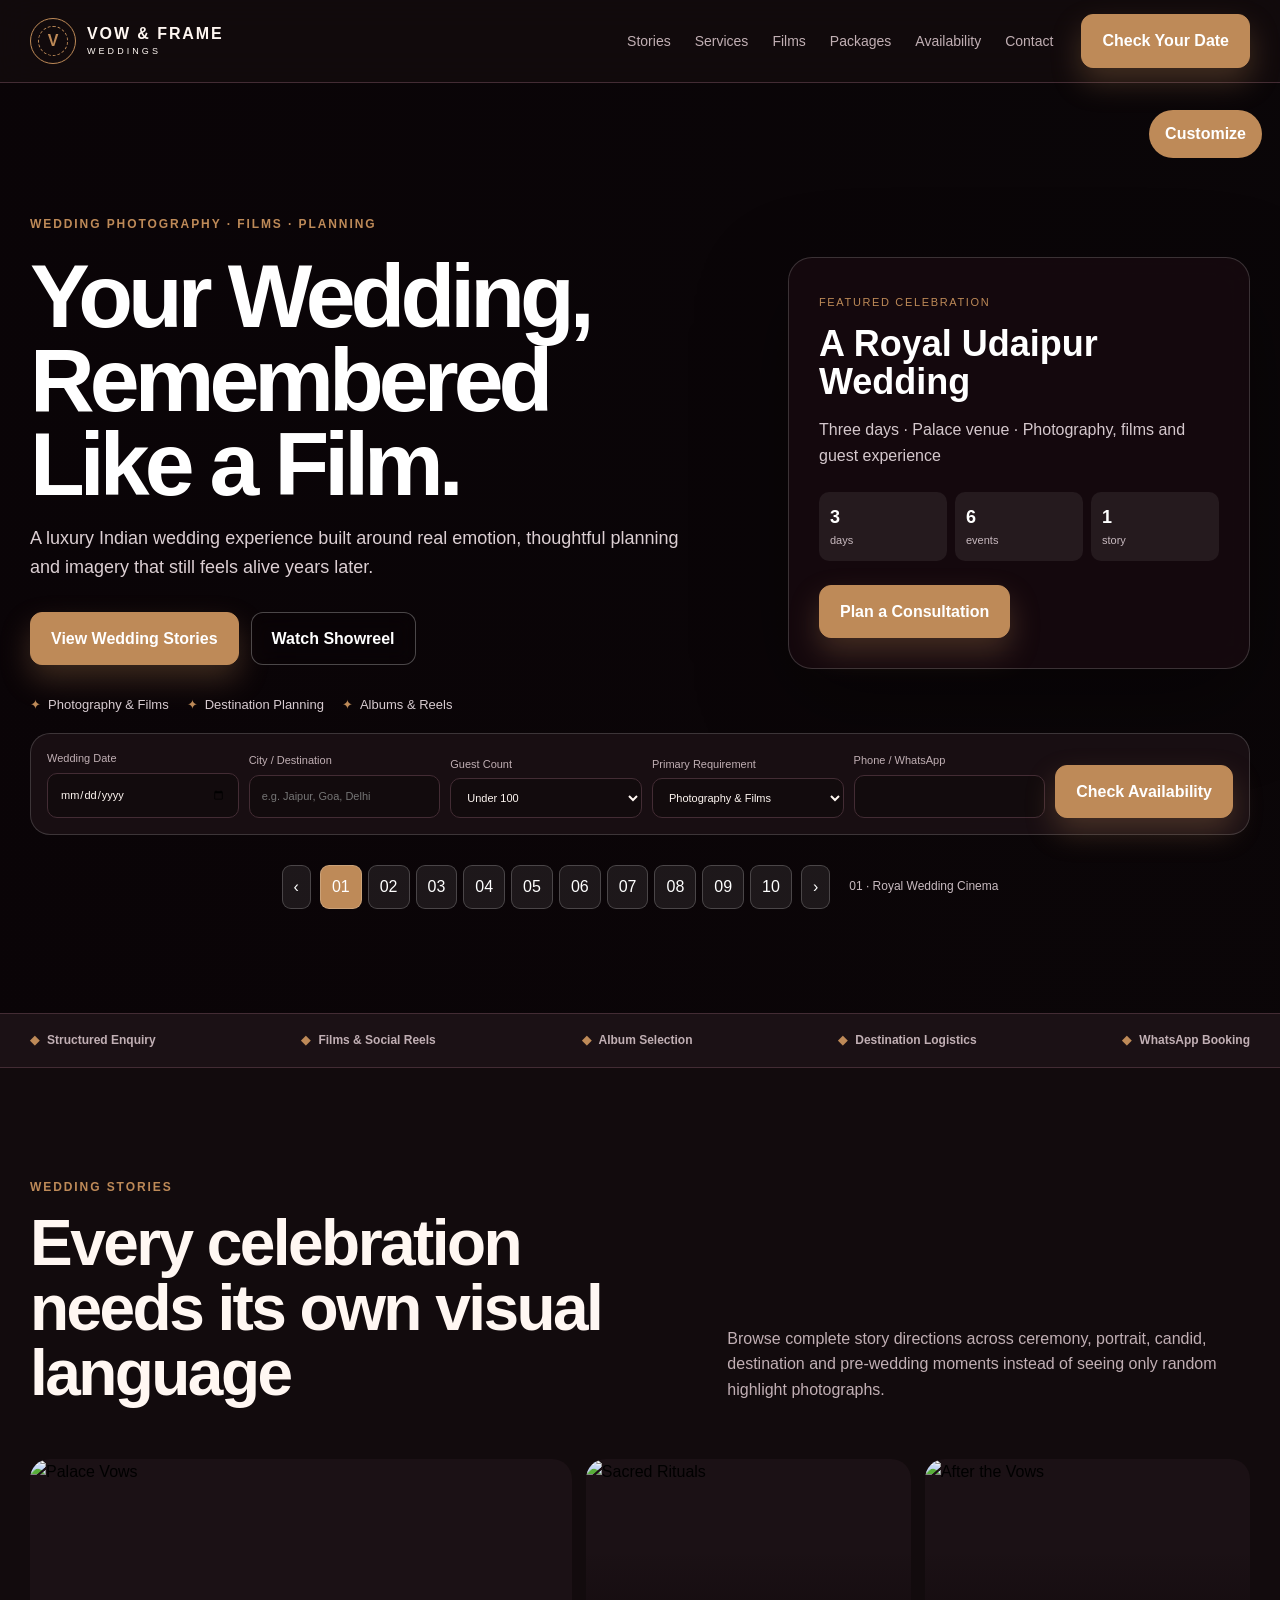
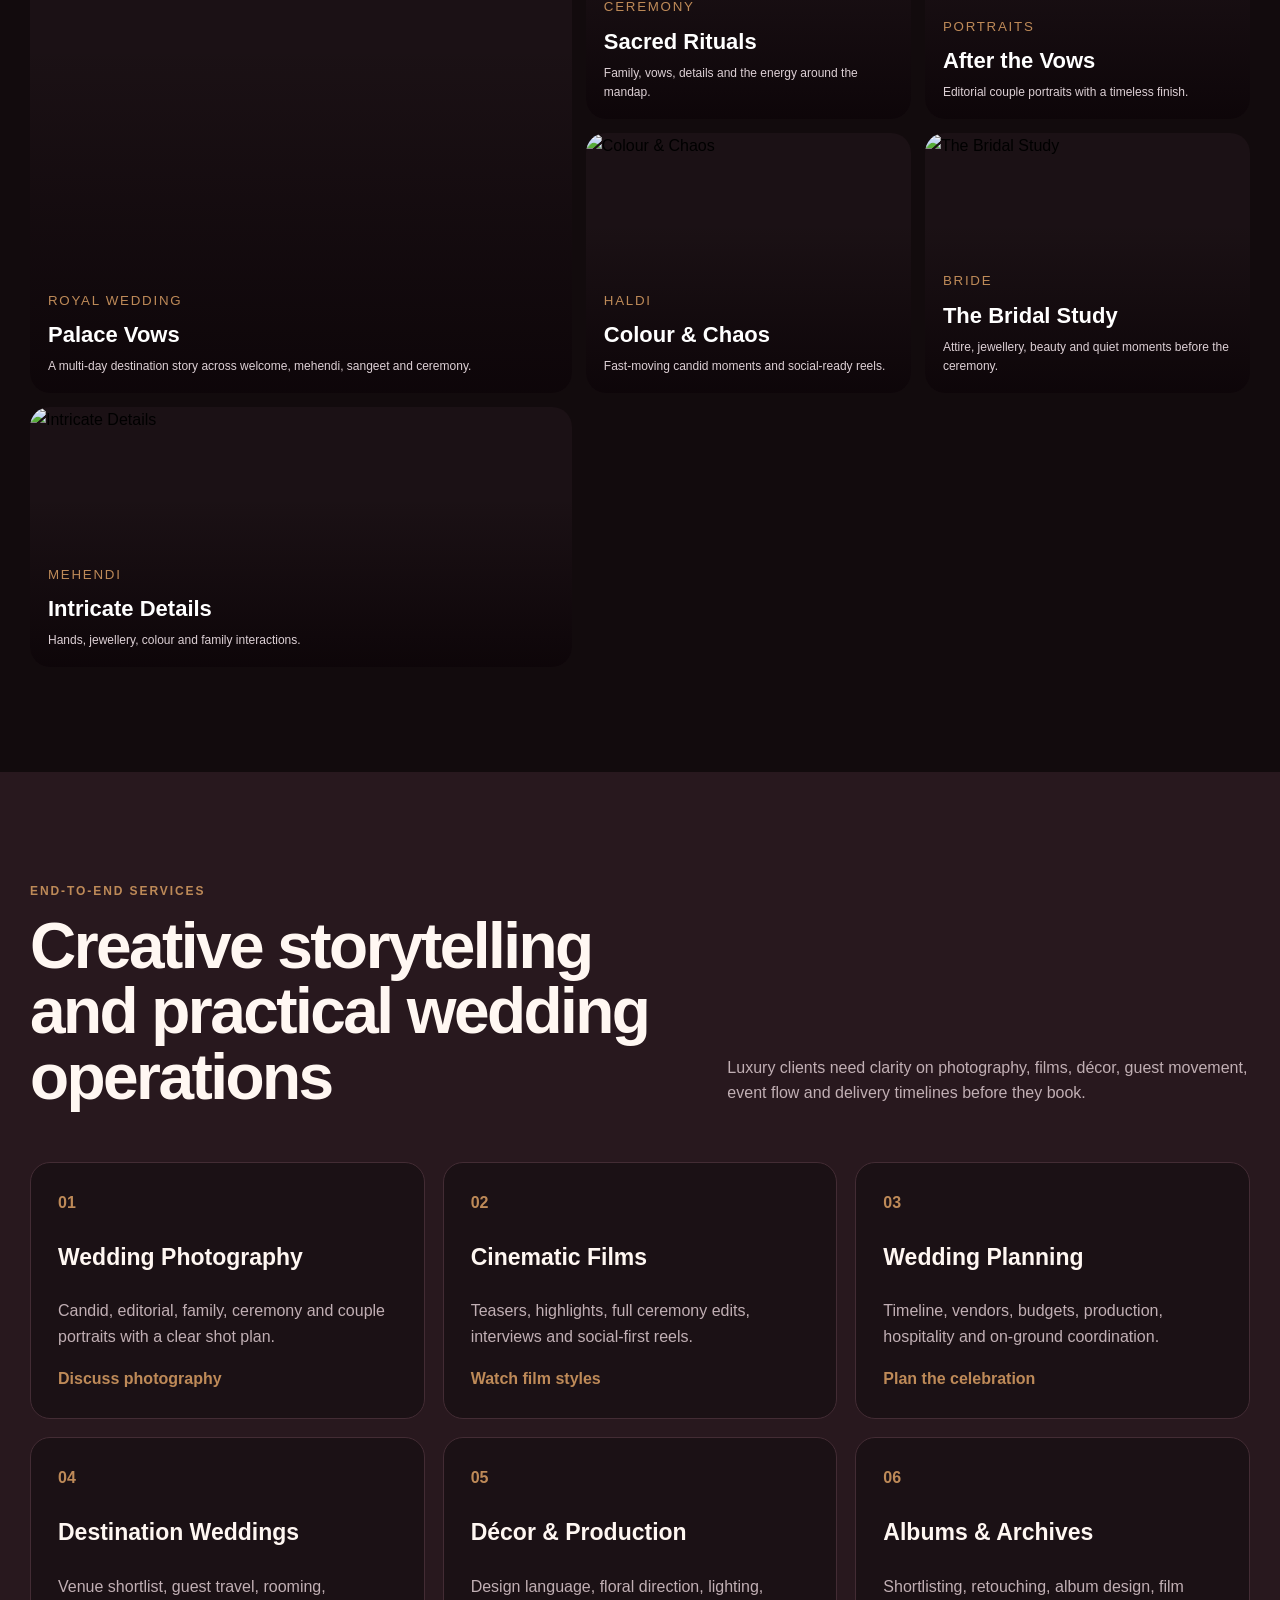
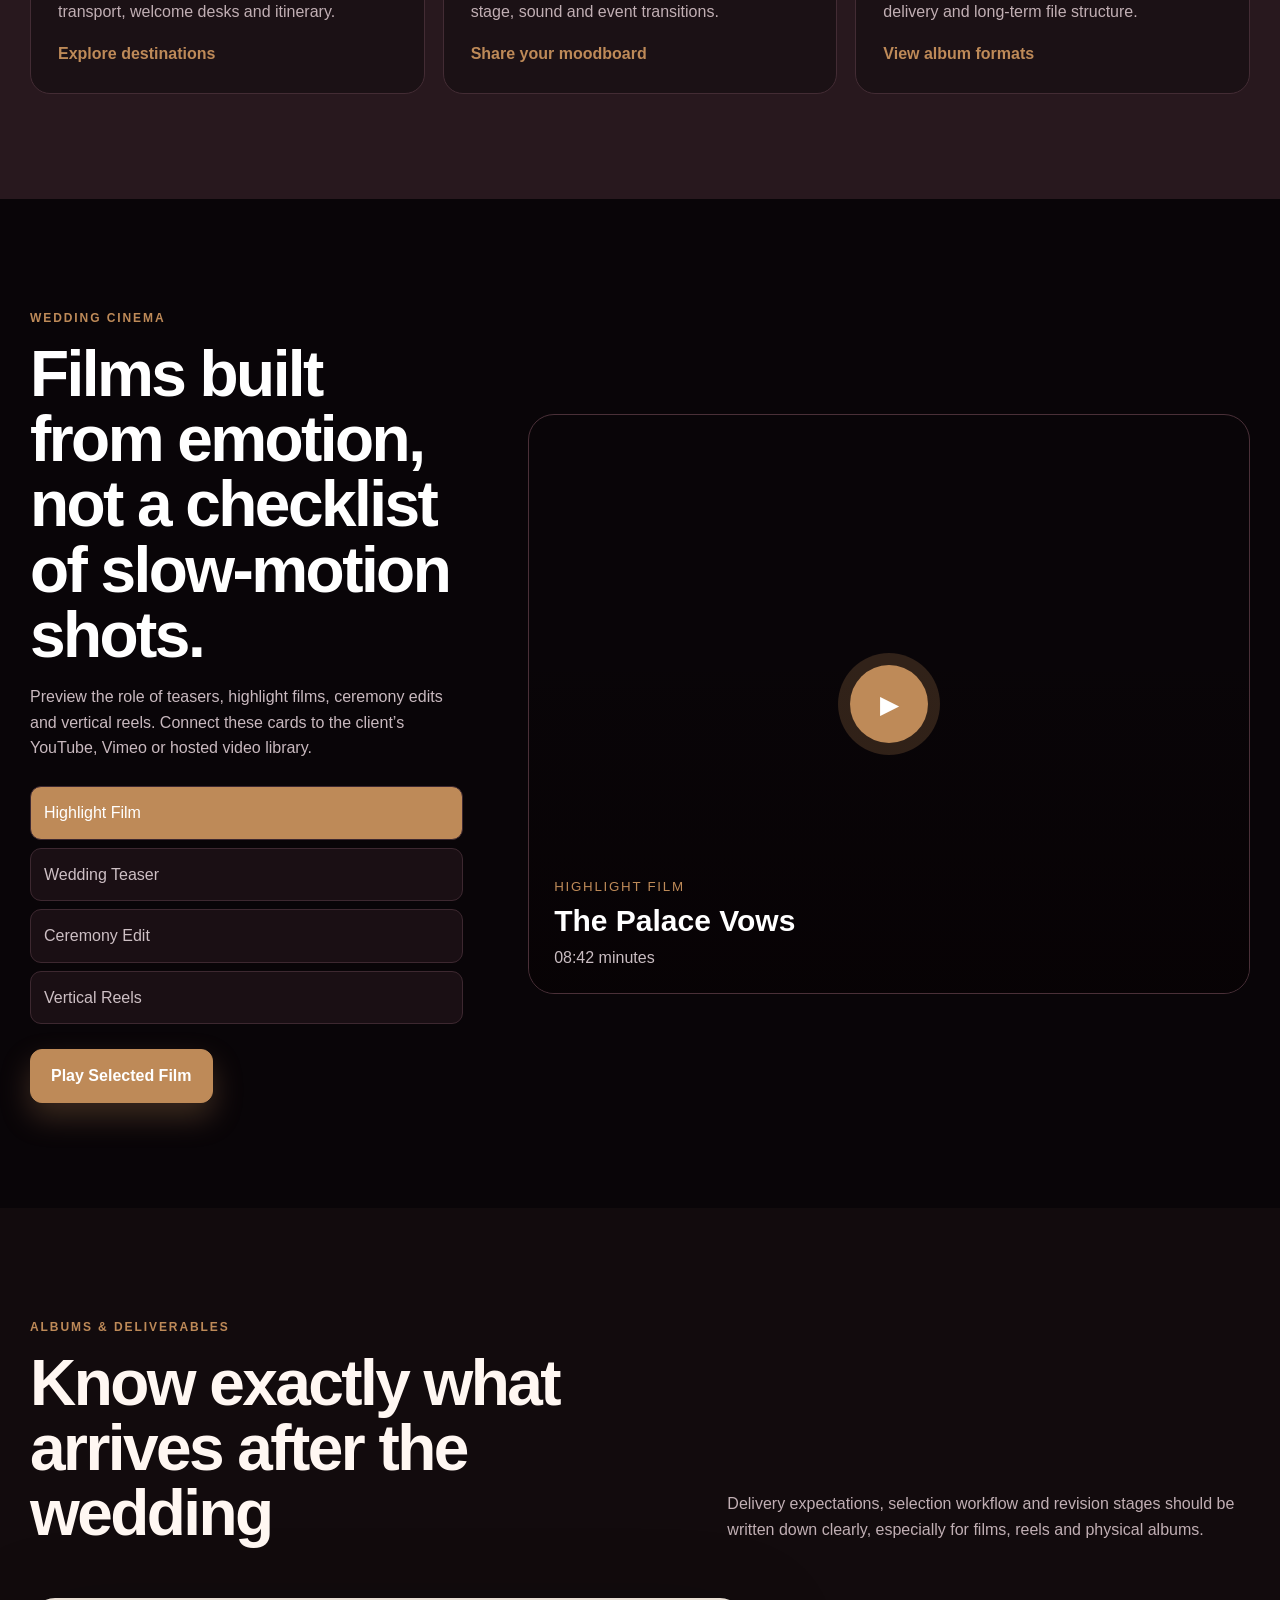
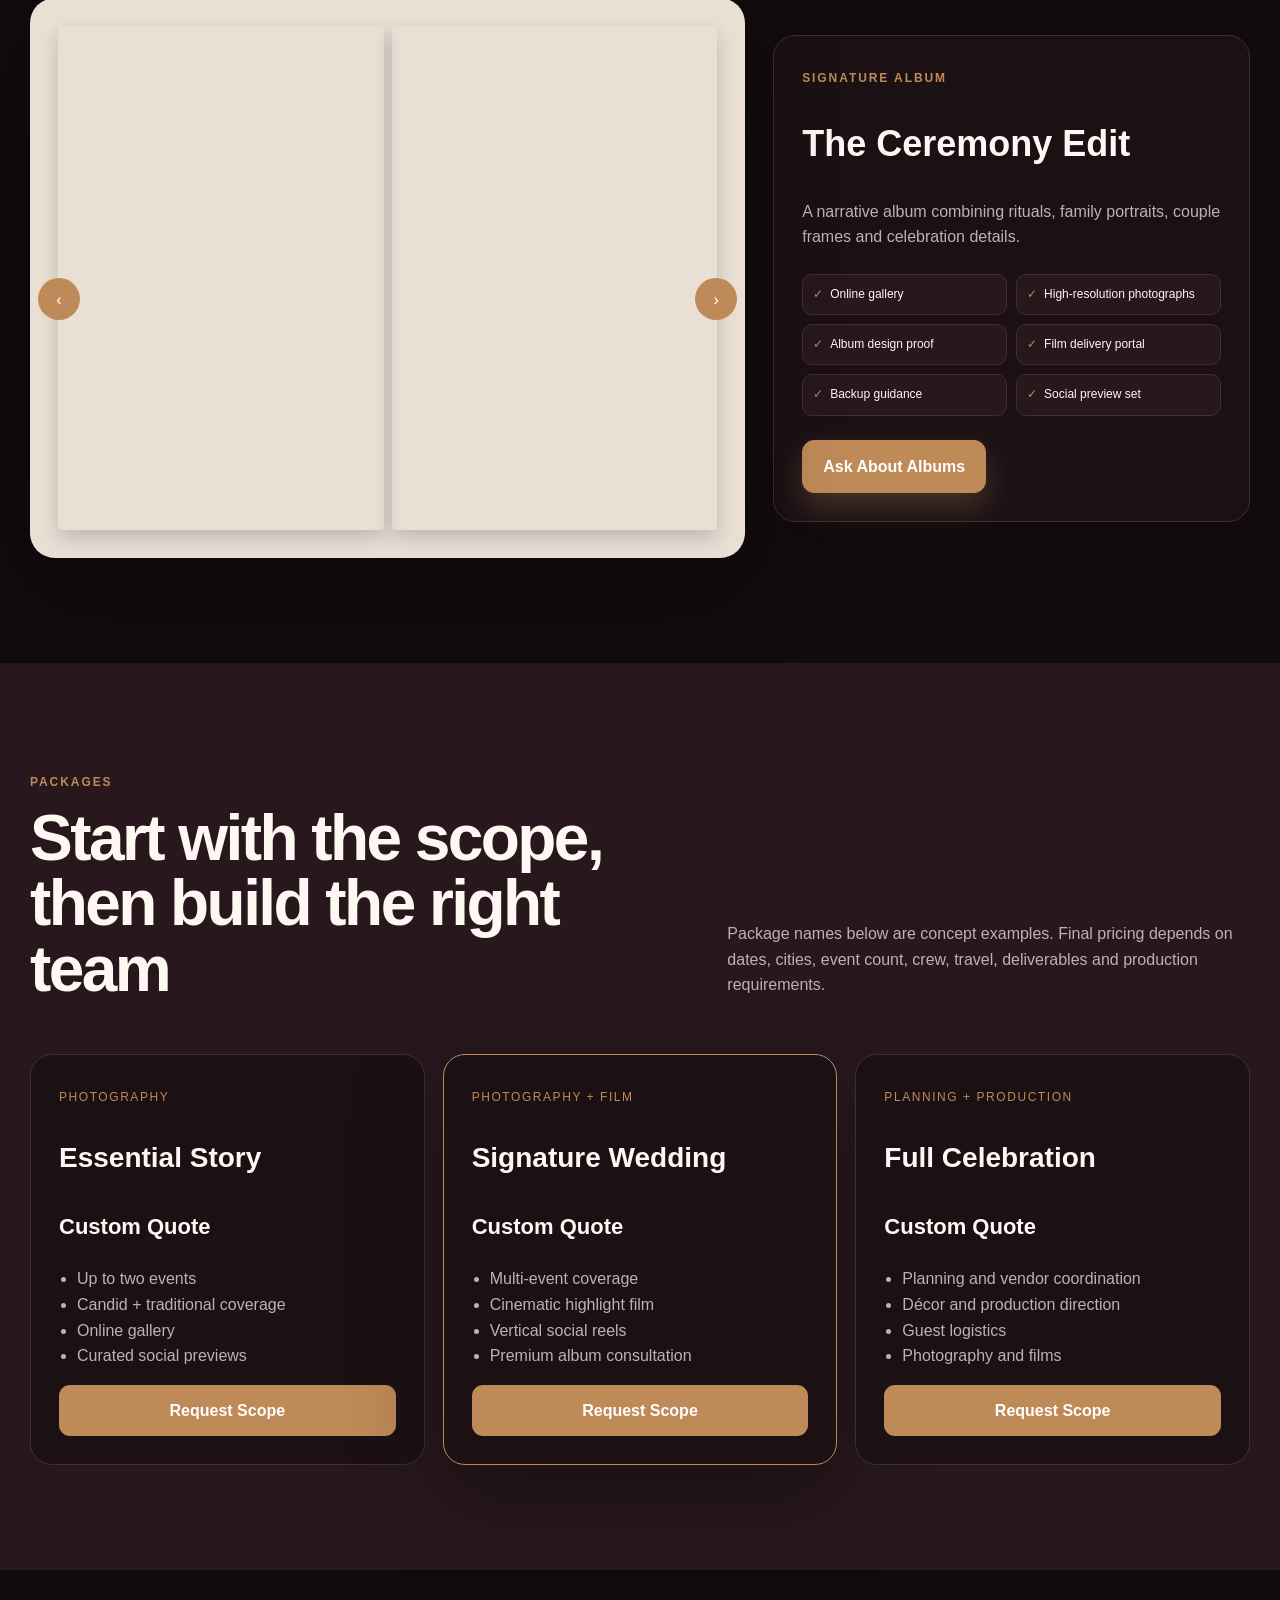
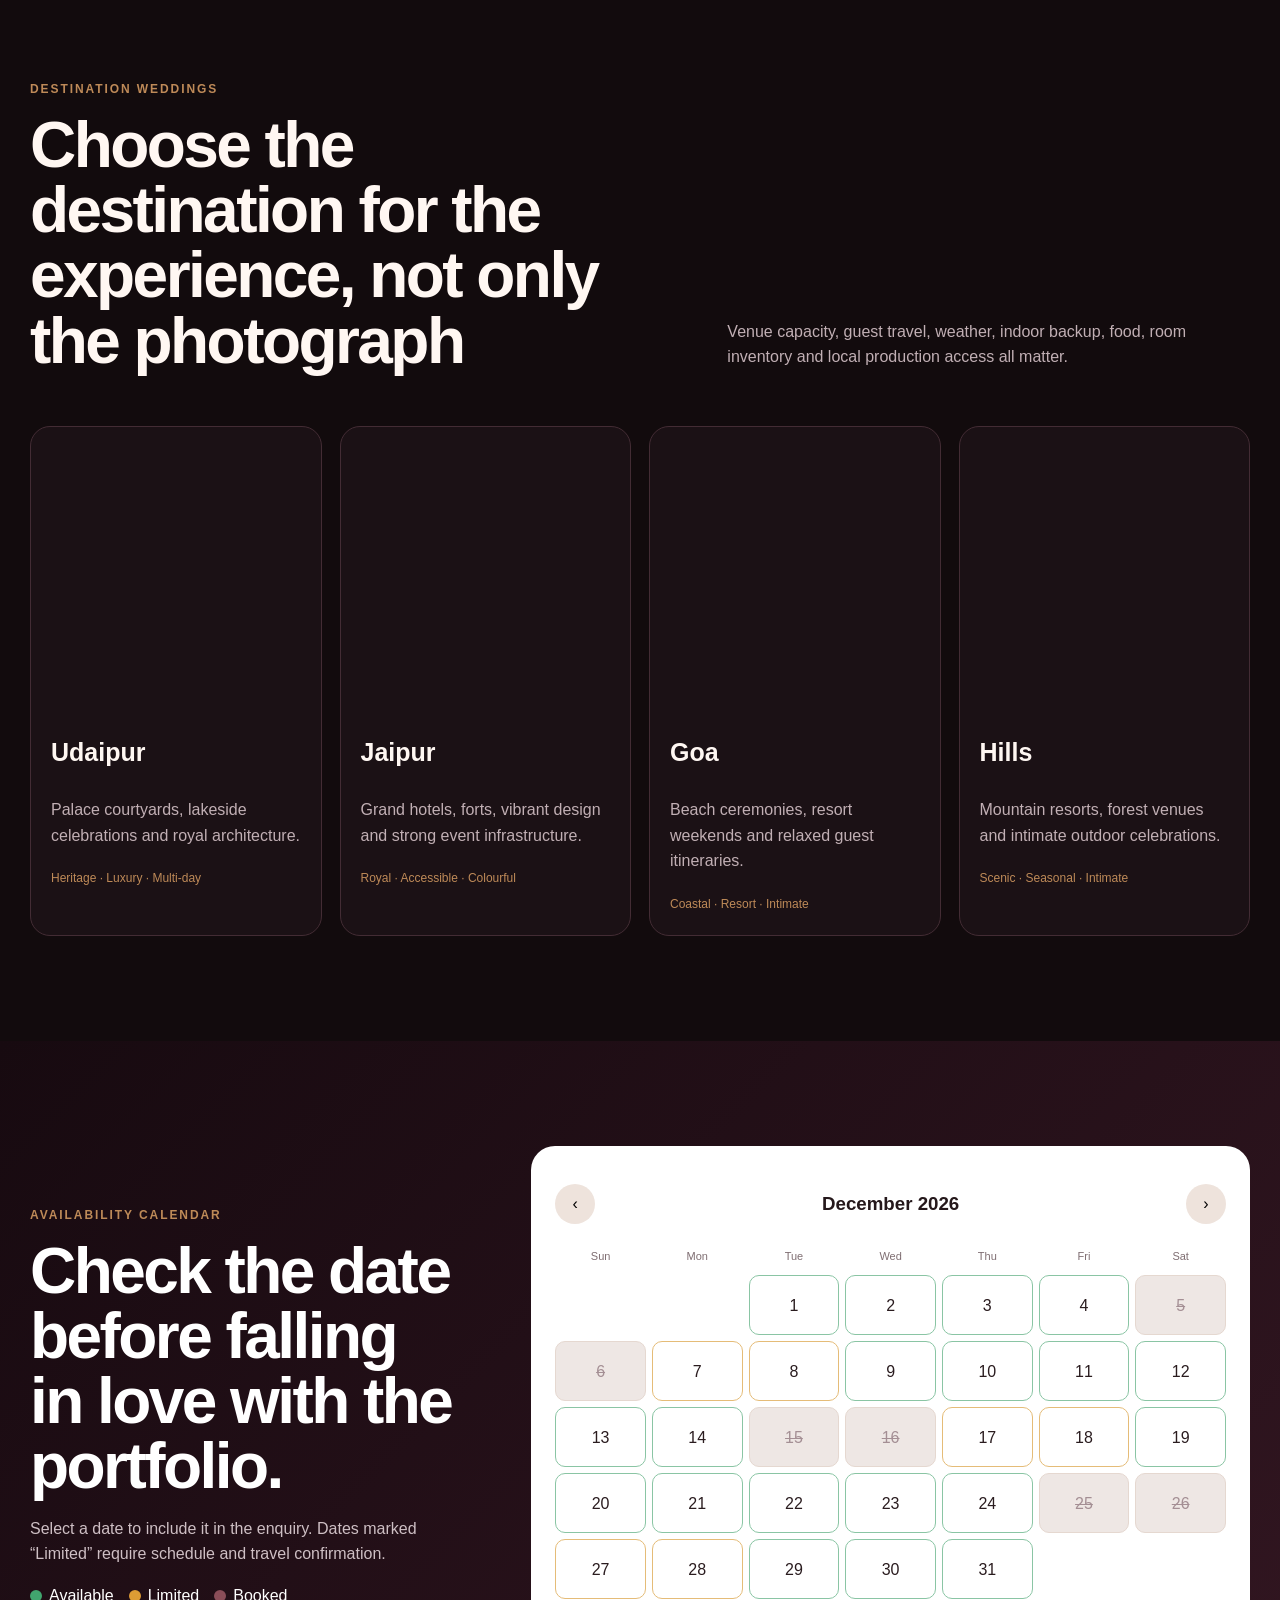
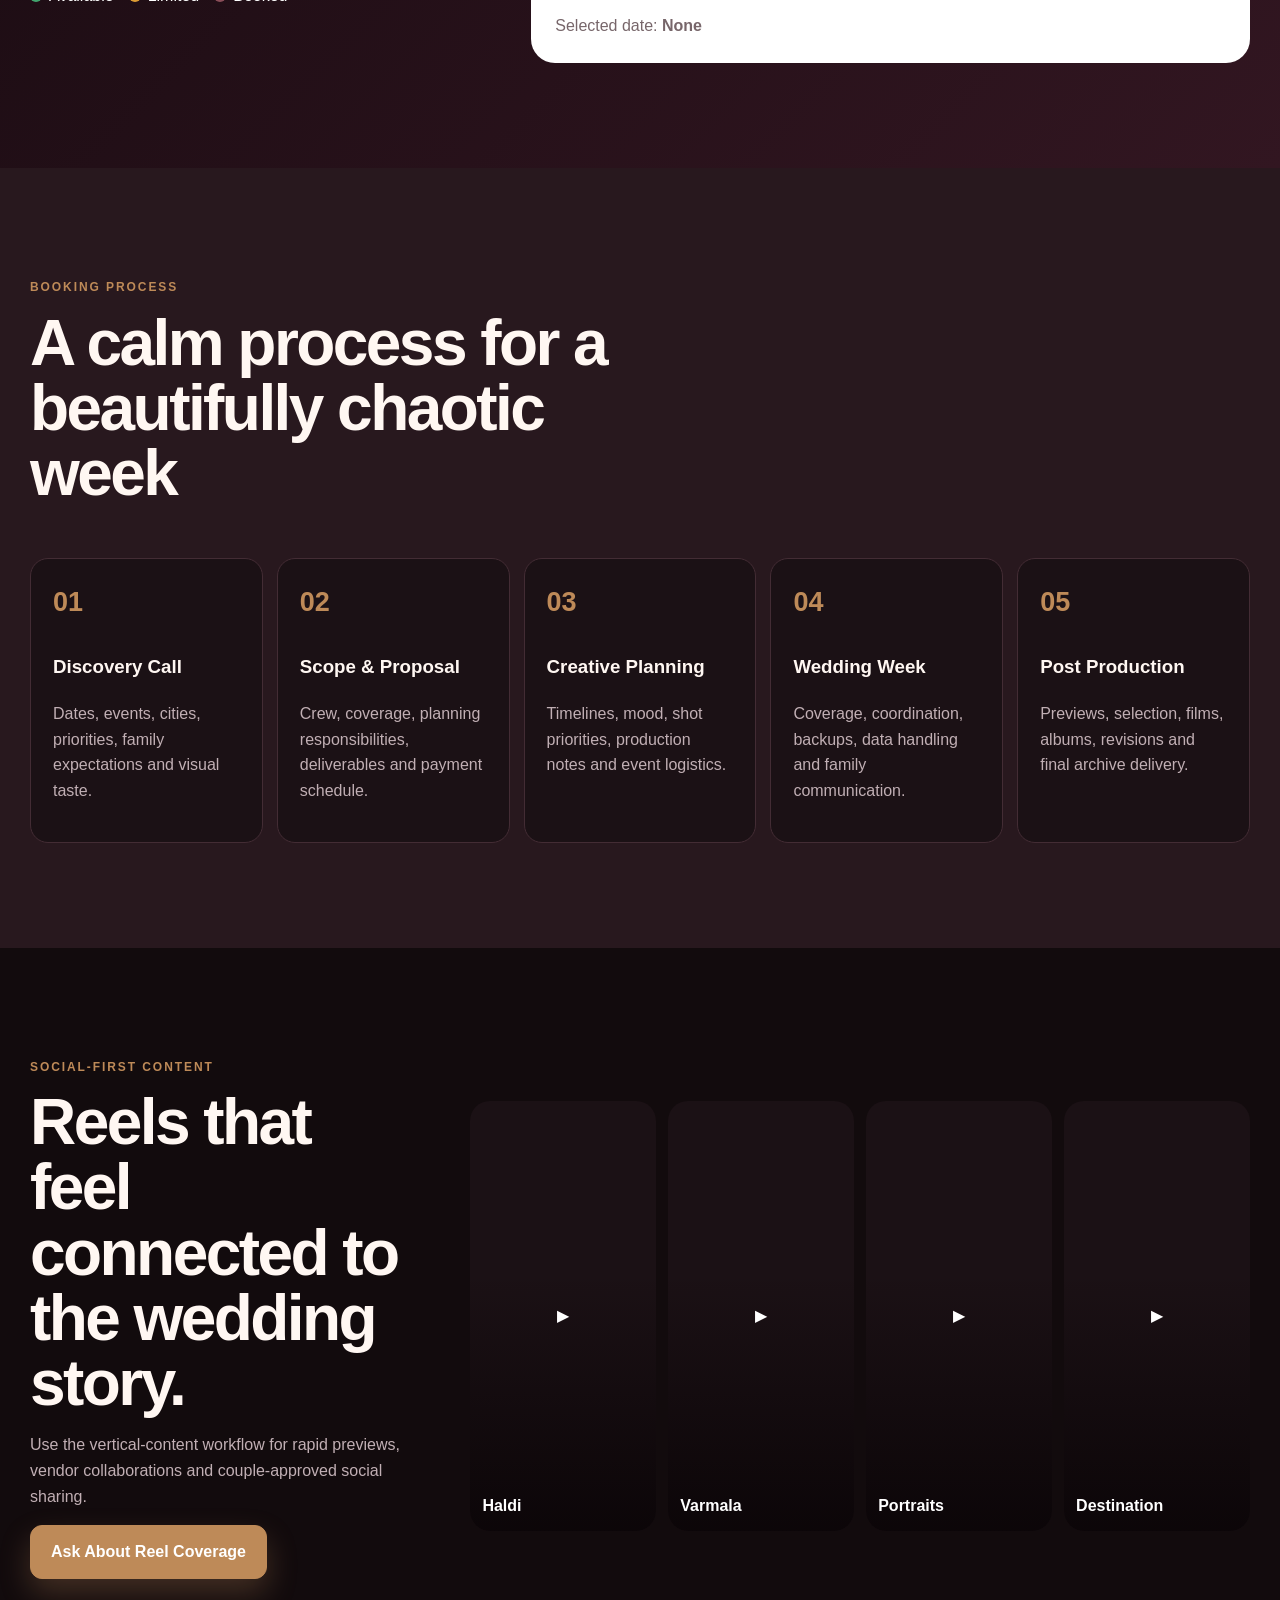
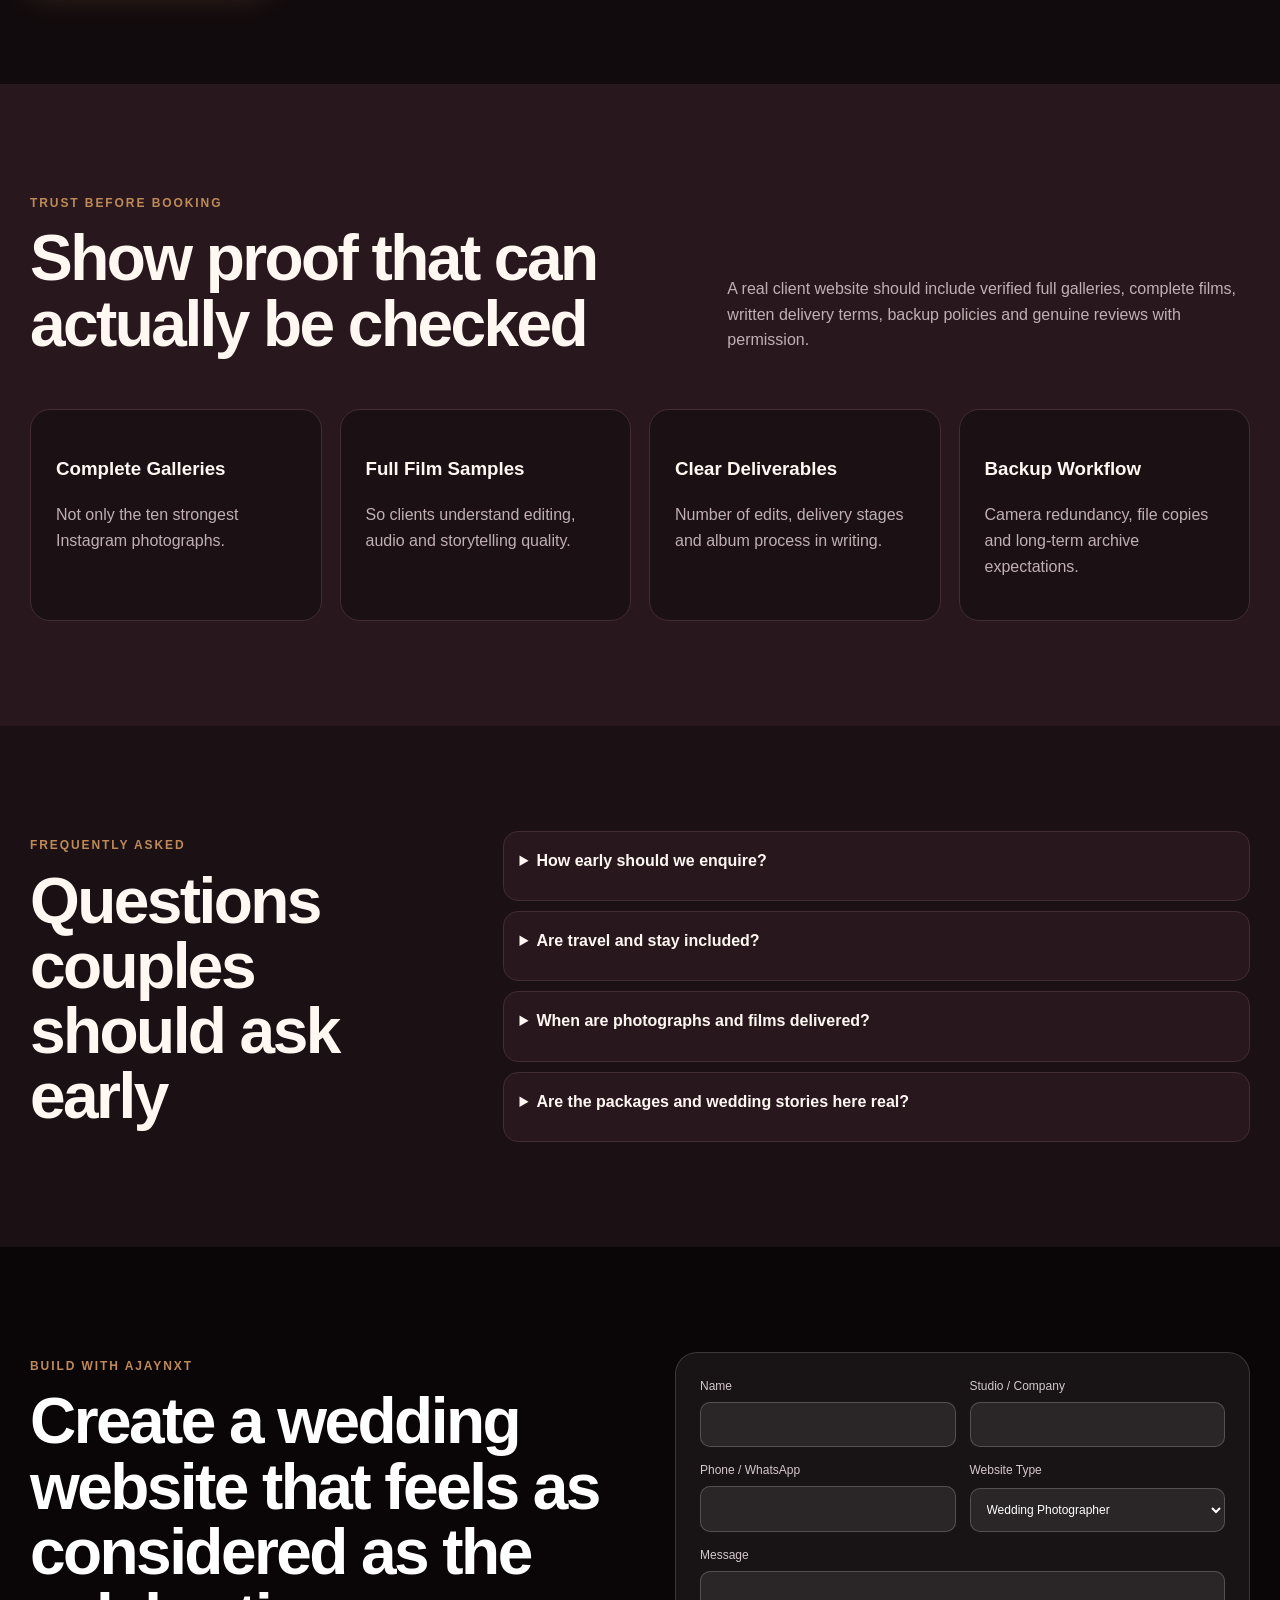
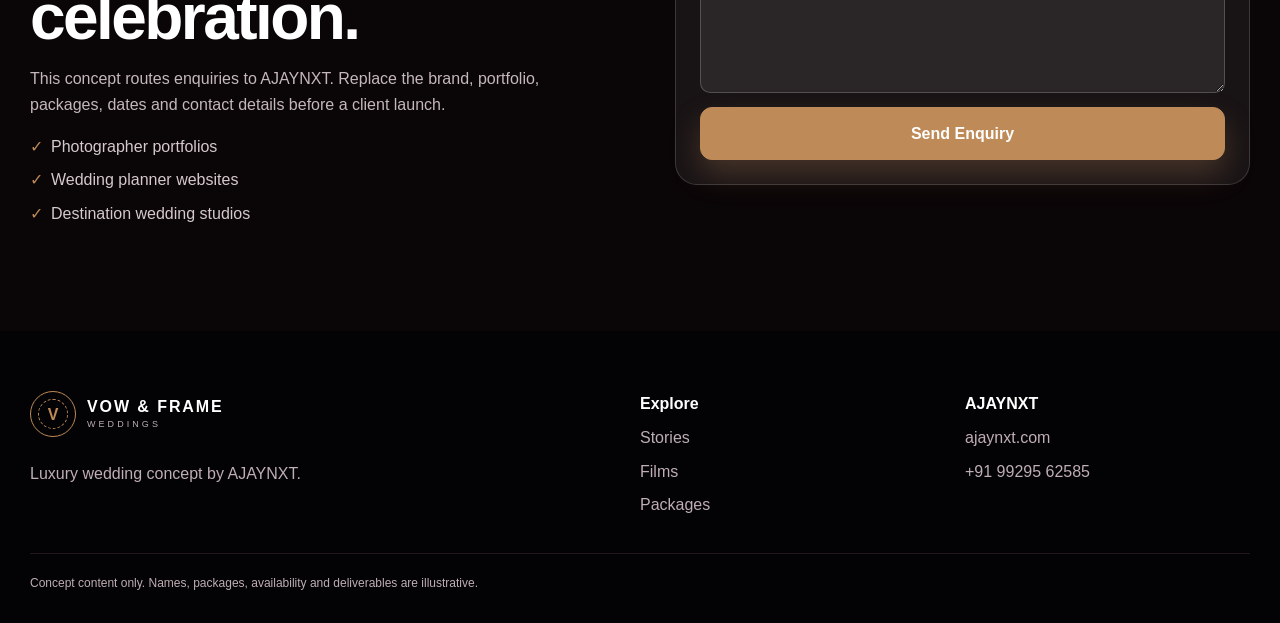
==== index.html @ d315f166 "Add files via upload" ====
<!doctype html>
<html lang="en" data-theme="dark">
<head>
  <meta charset="utf-8">
  <meta name="viewport" content="width=device-width,initial-scale=1">
  <meta name="description" content="Luxury Indian wedding planner and photographer concept website with ten switchable hero styles.">
  <meta name="theme-color" content="#120b0d">
  <title>VOW & FRAME | AJAYNXT Wedding Showcase</title>
  <link rel="stylesheet" href="styles.css">
</head>
<body>
<a class="skip-link" href="#main">Skip to content</a>

<header class="header">
  <div class="shell nav">
    <a class="brand" href="#home" aria-label="Vow and Frame home">
      <span class="brand-mark"><i></i><b>V</b></span>
      <span><strong>VOW & FRAME</strong><small>WEDDINGS</small></span>
    </a>
    <button class="menu-toggle" id="menuToggle" aria-expanded="false">Menu</button>
    <nav id="navLinks">
      <a href="#stories">Stories</a>
      <a href="#services">Services</a>
      <a href="#films">Films</a>
      <a href="#packages">Packages</a>
      <a href="#availability">Availability</a>
      <a href="#contact">Contact</a>
    </nav>
    <a class="button primary nav-cta" href="#contact">Check Your Date</a>
  </div>
</header>

<aside class="customizer" aria-label="Design controls">
  <button class="customizer-toggle" id="customizerToggle">Customize</button>
  <div class="customizer-panel" id="customizerPanel">
    <section>
      <h3>Hero Styles</h3>
      <div class="style-list" id="styleList"></div>
    </section>
    <section>
      <h3>Color Library</h3>
      <input id="colorSearch" type="search" placeholder="Search color or enter #HEX">
      <div class="color-list" id="colorList"></div>
      <div class="control-grid">
        <input id="colorPicker" type="color" value="#be8a58" aria-label="Choose accent color">
        <button id="lockColor">Lock Color</button>
      </div>
    </section>
    <section>
      <h3>Text Library</h3>
      <div class="text-list" id="textList"></div>
      <button class="wide-control" id="lockText">Lock Text</button>
    </section>
    <section>
      <h3>Font Library</h3>
      <input id="fontSearch" type="search" placeholder="Search font">
      <select id="fontSelect">
        <option value="Inter, Arial, sans-serif">Inter</option>
        <option value="Manrope, Arial, sans-serif">Manrope</option>
        <option value="Georgia, serif">Georgia</option>
        <option value="'Times New Roman', serif">Times New Roman</option>
        <option value="'Trebuchet MS', Arial, sans-serif">Trebuchet</option>
        <option value="Arial, sans-serif">Arial</option>
      </select>
      <button class="wide-control" id="lockFont">Lock Font</button>
    </section>
    <section class="control-grid">
      <button id="themeToggle">Light Mode</button>
      <button id="autoToggle">Pause Auto</button>
    </section>
  </div>
</aside>

<main id="main">
  <section class="hero hero-01" id="home">
    <div class="hero-photo" id="heroPhoto"></div>
    <div class="hero-shade"></div>

    <div class="hero-grid shell">
      <div class="hero-copy reveal">
        <span class="eyebrow" id="heroKicker">Wedding Photography · Films · Planning</span>
        <h1 id="heroTitle">Your Wedding, Remembered Like a Film.</h1>
        <p id="heroText">A luxury Indian wedding experience built around real emotion, thoughtful planning and imagery that still feels alive years later.</p>
        <div class="hero-actions">
          <a class="button primary" href="#stories">View Wedding Stories</a>
          <button class="button glass" id="watchShowreel">Watch Showreel</button>
        </div>
        <div class="hero-trust">
          <span>Photography & Films</span>
          <span>Destination Planning</span>
          <span>Albums & Reels</span>
        </div>
      </div>

      <aside class="hero-card reveal">
        <span class="mini-label" id="heroCardLabel">Featured Celebration</span>
        <h2 id="heroCardTitle">A Royal Udaipur Wedding</h2>
        <p id="heroCardText">Three days · Palace venue · Photography, films and guest experience</p>
        <div class="hero-card-facts">
          <span><b>3</b> days</span>
          <span><b>6</b> events</span>
          <span><b>1</b> story</span>
        </div>
        <a class="button primary" href="#contact">Plan a Consultation</a>
      </aside>
    </div>

    <form class="quick-enquiry shell reveal" id="quickEnquiry">
      <label>Wedding Date<input name="date" type="date" required></label>
      <label>City / Destination<input name="city" placeholder="e.g. Jaipur, Goa, Delhi" required></label>
      <label>Guest Count<select name="guests"><option>Under 100</option><option>100–250</option><option>250–500</option><option>500+</option></select></label>
      <label>Primary Requirement<select name="requirement"><option>Photography & Films</option><option>Full Wedding Planning</option><option>Destination Wedding</option><option>Décor & Production</option><option>Social Reels & Content</option></select></label>
      <label>Phone / WhatsApp<input name="phone" inputmode="tel" required></label>
      <button class="button primary" type="submit">Check Availability</button>
    </form>

    <div class="style-controller shell">
      <button id="previousStyle" aria-label="Previous hero style">‹</button>
      <div id="styleDots"></div>
      <button id="nextStyle" aria-label="Next hero style">›</button>
      <span id="styleName">01 · Royal Wedding Cinema</span>
    </div>
  </section>

  <section class="trust-strip">
    <div class="shell">
      <span>Structured Enquiry</span>
      <span>Films & Social Reels</span>
      <span>Album Selection</span>
      <span>Destination Logistics</span>
      <span>WhatsApp Booking</span>
    </div>
  </section>

  <section class="section shell" id="stories">
    <div class="section-heading reveal">
      <div><span class="eyebrow">Wedding Stories</span><h2>Every celebration needs its own visual language</h2></div>
      <p>Browse complete story directions across ceremony, portrait, candid, destination and pre-wedding moments instead of seeing only random highlight photographs.</p>
    </div>
    <div class="stories-grid" id="storiesGrid"></div>
  </section>

  <section class="section services-section" id="services">
    <div class="shell">
      <div class="section-heading reveal">
        <div><span class="eyebrow">End-to-End Services</span><h2>Creative storytelling and practical wedding operations</h2></div>
        <p>Luxury clients need clarity on photography, films, décor, guest movement, event flow and delivery timelines before they book.</p>
      </div>
      <div class="service-grid">
        <article class="service-card reveal"><span>01</span><h3>Wedding Photography</h3><p>Candid, editorial, family, ceremony and couple portraits with a clear shot plan.</p><a href="#contact">Discuss photography</a></article>
        <article class="service-card reveal"><span>02</span><h3>Cinematic Films</h3><p>Teasers, highlights, full ceremony edits, interviews and social-first reels.</p><a href="#films">Watch film styles</a></article>
        <article class="service-card reveal"><span>03</span><h3>Wedding Planning</h3><p>Timeline, vendors, budgets, production, hospitality and on-ground coordination.</p><a href="#contact">Plan the celebration</a></article>
        <article class="service-card reveal"><span>04</span><h3>Destination Weddings</h3><p>Venue shortlist, guest travel, rooming, transport, welcome desks and itinerary.</p><a href="#destinations">Explore destinations</a></article>
        <article class="service-card reveal"><span>05</span><h3>Décor & Production</h3><p>Design language, floral direction, lighting, stage, sound and event transitions.</p><a href="#contact">Share your moodboard</a></article>
        <article class="service-card reveal"><span>06</span><h3>Albums & Archives</h3><p>Shortlisting, retouching, album design, film delivery and long-term file structure.</p><a href="#albums">View album formats</a></article>
      </div>
    </div>
  </section>

  <section class="section film-section" id="films">
    <div class="shell film-grid">
      <div class="film-copy reveal">
        <span class="eyebrow">Wedding Cinema</span>
        <h2>Films built from emotion, not a checklist of slow-motion shots.</h2>
        <p>Preview the role of teasers, highlight films, ceremony edits and vertical reels. Connect these cards to the client’s YouTube, Vimeo or hosted video library.</p>
        <div class="film-tabs" id="filmTabs"></div>
        <button class="button primary" id="playFilm">Play Selected Film</button>
      </div>
      <div class="film-player reveal" id="filmPlayer">
        <div class="film-photo" id="filmPhoto"></div>
        <span class="play-button">▶</span>
        <div class="film-caption"><small id="filmType">Wedding Highlight</small><strong id="filmTitle">The Palace Vows</strong><span id="filmDuration">08:42 minutes</span></div>
      </div>
    </div>
  </section>

  <section class="section shell" id="albums">
    <div class="section-heading reveal">
      <div><span class="eyebrow">Albums & Deliverables</span><h2>Know exactly what arrives after the wedding</h2></div>
      <p>Delivery expectations, selection workflow and revision stages should be written down clearly, especially for films, reels and physical albums.</p>
    </div>
    <div class="album-layout">
      <div class="album-viewer reveal">
        <div class="album-page left" id="albumLeft"></div>
        <div class="album-page right" id="albumRight"></div>
        <button id="previousAlbum" aria-label="Previous album spread">‹</button>
        <button id="nextAlbum" aria-label="Next album spread">›</button>
      </div>
      <article class="album-details reveal">
        <span class="eyebrow">Signature Album</span>
        <h3 id="albumTitle">The Ceremony Edit</h3>
        <p id="albumText">A narrative album combining rituals, family portraits, couple frames and celebration details.</p>
        <div class="deliverables">
          <span>Online gallery</span><span>High-resolution photographs</span><span>Album design proof</span><span>Film delivery portal</span><span>Backup guidance</span><span>Social preview set</span>
        </div>
        <button class="button primary" id="albumEnquiry">Ask About Albums</button>
      </article>
    </div>
  </section>

  <section class="section packages-section" id="packages">
    <div class="shell">
      <div class="section-heading reveal">
        <div><span class="eyebrow">Packages</span><h2>Start with the scope, then build the right team</h2></div>
        <p>Package names below are concept examples. Final pricing depends on dates, cities, event count, crew, travel, deliverables and production requirements.</p>
      </div>
      <div class="package-grid">
        <article class="package-card reveal">
          <span class="package-label">Photography</span><h3>Essential Story</h3><p class="price">Custom Quote</p>
          <ul><li>Up to two events</li><li>Candid + traditional coverage</li><li>Online gallery</li><li>Curated social previews</li></ul>
          <button data-package="Essential Story">Request Scope</button>
        </article>
        <article class="package-card featured reveal">
          <span class="package-label">Photography + Film</span><h3>Signature Wedding</h3><p class="price">Custom Quote</p>
          <ul><li>Multi-event coverage</li><li>Cinematic highlight film</li><li>Vertical social reels</li><li>Premium album consultation</li></ul>
          <button data-package="Signature Wedding">Request Scope</button>
        </article>
        <article class="package-card reveal">
          <span class="package-label">Planning + Production</span><h3>Full Celebration</h3><p class="price">Custom Quote</p>
          <ul><li>Planning and vendor coordination</li><li>Décor and production direction</li><li>Guest logistics</li><li>Photography and films</li></ul>
          <button data-package="Full Celebration">Request Scope</button>
        </article>
      </div>
    </div>
  </section>

  <section class="section destinations-section" id="destinations">
    <div class="shell">
      <div class="section-heading reveal">
        <div><span class="eyebrow">Destination Weddings</span><h2>Choose the destination for the experience, not only the photograph</h2></div>
        <p>Venue capacity, guest travel, weather, indoor backup, food, room inventory and local production access all matter.</p>
      </div>
      <div class="destination-grid">
        <article class="destination-card reveal"><div class="destination-photo udaipur"></div><div><h3>Udaipur</h3><p>Palace courtyards, lakeside celebrations and royal architecture.</p><span>Heritage · Luxury · Multi-day</span></div></article>
        <article class="destination-card reveal"><div class="destination-photo jaipur"></div><div><h3>Jaipur</h3><p>Grand hotels, forts, vibrant design and strong event infrastructure.</p><span>Royal · Accessible · Colourful</span></div></article>
        <article class="destination-card reveal"><div class="destination-photo goa"></div><div><h3>Goa</h3><p>Beach ceremonies, resort weekends and relaxed guest itineraries.</p><span>Coastal · Resort · Intimate</span></div></article>
        <article class="destination-card reveal"><div class="destination-photo hills"></div><div><h3>Hills</h3><p>Mountain resorts, forest venues and intimate outdoor celebrations.</p><span>Scenic · Seasonal · Intimate</span></div></article>
      </div>
    </div>
  </section>

  <section class="section availability-section" id="availability">
    <div class="shell availability-grid">
      <div class="reveal">
        <span class="eyebrow">Availability Calendar</span>
        <h2>Check the date before falling in love with the portfolio.</h2>
        <p>Select a date to include it in the enquiry. Dates marked “Limited” require schedule and travel confirmation.</p>
        <div class="availability-key"><span><i class="available"></i> Available</span><span><i class="limited"></i> Limited</span><span><i class="booked"></i> Booked</span></div>
      </div>
      <div class="calendar reveal">
        <div class="calendar-header"><button id="previousMonth">‹</button><h3 id="calendarTitle"></h3><button id="nextMonth">›</button></div>
        <div class="weekdays"><span>Sun</span><span>Mon</span><span>Tue</span><span>Wed</span><span>Thu</span><span>Fri</span><span>Sat</span></div>
        <div class="calendar-days" id="calendarDays"></div>
        <div class="selected-date">Selected date: <strong id="selectedDate">None</strong></div>
      </div>
    </div>
  </section>

  <section class="section process-section">
    <div class="shell">
      <div class="section-heading reveal">
        <div><span class="eyebrow">Booking Process</span><h2>A calm process for a beautifully chaotic week</h2></div>
      </div>
      <div class="process-grid">
        <article class="reveal"><b>01</b><h3>Discovery Call</h3><p>Dates, events, cities, priorities, family expectations and visual taste.</p></article>
        <article class="reveal"><b>02</b><h3>Scope & Proposal</h3><p>Crew, coverage, planning responsibilities, deliverables and payment schedule.</p></article>
        <article class="reveal"><b>03</b><h3>Creative Planning</h3><p>Timelines, mood, shot priorities, production notes and event logistics.</p></article>
        <article class="reveal"><b>04</b><h3>Wedding Week</h3><p>Coverage, coordination, backups, data handling and family communication.</p></article>
        <article class="reveal"><b>05</b><h3>Post Production</h3><p>Previews, selection, films, albums, revisions and final archive delivery.</p></article>
      </div>
    </div>
  </section>

  <section class="section social-section">
    <div class="shell social-grid">
      <div class="reveal"><span class="eyebrow">Social-First Content</span><h2>Reels that feel connected to the wedding story.</h2><p>Use the vertical-content workflow for rapid previews, vendor collaborations and couple-approved social sharing.</p><button class="button primary" id="reelEnquiry">Ask About Reel Coverage</button></div>
      <div class="reel-wall reveal">
        <button data-reel="Haldi Reel"><span class="reel-photo r1"></span><i>▶</i><b>Haldi</b></button>
        <button data-reel="Varmala Reel"><span class="reel-photo r2"></span><i>▶</i><b>Varmala</b></button>
        <button data-reel="Bride Portrait Reel"><span class="reel-photo r3"></span><i>▶</i><b>Portraits</b></button>
        <button data-reel="Palace Wedding Reel"><span class="reel-photo r4"></span><i>▶</i><b>Destination</b></button>
      </div>
    </div>
  </section>

  <section class="section proof-section">
    <div class="shell">
      <div class="section-heading reveal">
        <div><span class="eyebrow">Trust Before Booking</span><h2>Show proof that can actually be checked</h2></div>
        <p>A real client website should include verified full galleries, complete films, written delivery terms, backup policies and genuine reviews with permission.</p>
      </div>
      <div class="proof-grid">
        <article class="proof-card reveal"><h3>Complete Galleries</h3><p>Not only the ten strongest Instagram photographs.</p></article>
        <article class="proof-card reveal"><h3>Full Film Samples</h3><p>So clients understand editing, audio and storytelling quality.</p></article>
        <article class="proof-card reveal"><h3>Clear Deliverables</h3><p>Number of edits, delivery stages and album process in writing.</p></article>
        <article class="proof-card reveal"><h3>Backup Workflow</h3><p>Camera redundancy, file copies and long-term archive expectations.</p></article>
      </div>
    </div>
  </section>

  <section class="section faq-section">
    <div class="shell faq-grid">
      <div class="reveal"><span class="eyebrow">Frequently Asked</span><h2>Questions couples should ask early</h2></div>
      <div class="faq-list reveal">
        <details><summary>How early should we enquire?</summary><p>Popular dates and destinations can book far ahead. Enquire once the date or shortlist is reasonably clear.</p></details>
        <details><summary>Are travel and stay included?</summary><p>They should be shown separately or clearly included in the written proposal based on city, crew and event schedule.</p></details>
        <details><summary>When are photographs and films delivered?</summary><p>The contract should specify preview, gallery, film, revision and album timelines rather than using a vague verbal promise.</p></details>
        <details><summary>Are the packages and wedding stories here real?</summary><p>No. This is a portfolio concept. Replace all names, claims, dates and examples with verified client information.</p></details>
      </div>
    </div>
  </section>

  <section class="section contact-section" id="contact">
    <div class="shell contact-grid">
      <div class="reveal">
        <span class="eyebrow">Build With AJAYNXT</span>
        <h2>Create a wedding website that feels as considered as the celebration.</h2>
        <p>This concept routes enquiries to AJAYNXT. Replace the brand, portfolio, packages, dates and contact details before a client launch.</p>
        <div class="contact-points"><span>Photographer portfolios</span><span>Wedding planner websites</span><span>Destination wedding studios</span></div>
      </div>
      <form class="contact-form reveal" id="contactForm">
        <label>Name<input name="name" required></label>
        <label>Studio / Company<input name="company"></label>
        <label>Phone / WhatsApp<input name="phone" inputmode="tel" required></label>
        <label>Website Type<select name="type"><option>Wedding Photographer</option><option>Wedding Planner</option><option>Photo + Film Studio</option><option>Destination Wedding Company</option></select></label>
        <label class="full">Message<textarea name="message" rows="5"></textarea></label>
        <button class="button primary full" type="submit">Send Enquiry</button>
      </form>
    </div>
  </section>
</main>

<footer>
  <div class="shell footer-grid">
    <div><a class="brand" href="#home"><span class="brand-mark"><i></i><b>V</b></span><span><strong>VOW & FRAME</strong><small>WEDDINGS</small></span></a><p>Luxury wedding concept by AJAYNXT.</p></div>
    <div><strong>Explore</strong><a href="#stories">Stories</a><a href="#films">Films</a><a href="#packages">Packages</a></div>
    <div><strong>AJAYNXT</strong><a href="https://ajaynxt.com">ajaynxt.com</a><a href="tel:+919929562585">+91 99295 62585</a></div>
  </div>
  <div class="shell footer-bottom">Concept content only. Names, packages, availability and deliverables are illustrative.</div>
</footer>

<div class="mobile-actions"><a href="tel:+919929562585">Call</a><a href="https://wa.me/919929562585">WhatsApp</a><a href="#availability">Date</a><a href="#contact">Book</a></div>

<div class="modal" id="mediaModal" role="dialog" aria-modal="true" aria-labelledby="modalTitle">
  <div class="modal-card">
    <button class="modal-close" id="modalClose">×</button>
    <div class="modal-visual" id="modalVisual"><span>▶</span></div>
    <h2 id="modalTitle">Wedding Film</h2>
    <p>Connect this preview to the client’s real YouTube, Vimeo or hosted video.</p>
  </div>
</div>

<script src="script.js"></script>
</body>
</html>
---- styles.css ----
*{box-sizing:border-box}html{scroll-behavior:smooth}:root{--accent:#be8a58;--accent-rgb:190,138,88;--bg:#120b0d;--surface:#1b1115;--surface2:#28181e;--text:#fff7f2;--muted:#c1afb4;--line:#432c34;--font:Inter,Arial,sans-serif;--radius:24px;--shadow:0 30px 90px rgba(0,0,0,.38)}html[data-theme=light]{--bg:#f7f2ed;--surface:#fff;--surface2:#eee3dc;--text:#25181b;--muted:#77666a;--line:#dfd0c8;--shadow:0 20px 60px rgba(80,45,35,.13)}body{margin:0;background:var(--bg);color:var(--text);font-family:var(--font);line-height:1.6;transition:background .35s,color .35s}a{text-decoration:none;color:inherit}button,input,select,textarea{font:inherit}.shell{width:min(1220px,calc(100% - 40px));margin:auto}.skip-link{position:absolute;left:-9999px}.skip-link:focus{left:10px;top:10px;z-index:999;background:#fff;color:#000;padding:10px}.header{position:sticky;top:0;z-index:60;background:color-mix(in srgb,var(--bg) 84%,transparent);backdrop-filter:blur(18px);border-bottom:1px solid var(--line)}.nav{height:82px;display:flex;align-items:center;gap:28px}.brand{display:flex;align-items:center;gap:11px;min-width:max-content}.brand strong,.brand small{display:block;line-height:1}.brand strong{letter-spacing:.12em}.brand small{font-size:9px;letter-spacing:.34em;margin-top:5px}.brand-mark{width:46px;height:46px;border:1px solid var(--accent);border-radius:50%;display:grid;place-items:center;color:var(--accent);position:relative}.brand-mark i{position:absolute;inset:7px;border:1px dashed var(--accent);border-radius:50%;animation:spin 9s linear infinite}.nav nav{display:flex;gap:24px;margin-left:auto}.nav nav a{font-size:14px;color:var(--muted)}.nav nav a:hover{color:var(--accent)}.menu-toggle{display:none}.button{border:1px solid var(--line);border-radius:12px;padding:13px 20px;font-weight:800;cursor:pointer;display:inline-flex;justify-content:center;align-items:center;transition:transform .2s,box-shadow .2s}.button:hover{transform:translateY(-2px)}.button.primary{background:var(--accent);border-color:var(--accent);color:#fff;box-shadow:0 14px 30px rgba(var(--accent-rgb),.28)}.button.glass{background:rgba(10,5,7,.34);color:#fff;border-color:rgba(255,255,255,.27);backdrop-filter:blur(10px)}.hero{position:relative;min-height:930px;overflow:hidden;background:#0a0608;color:#fff}.hero-photo{position:absolute;inset:0;background-size:cover;background-position:center;transform:scale(1.03);transition:background-image .75s,background-position .75s,filter .4s}.hero-shade{position:absolute;inset:0;background:linear-gradient(90deg,rgba(10,4,7,.94),rgba(10,4,7,.66) 48%,rgba(10,4,7,.2) 82%),linear-gradient(0deg,#0b0608,transparent 45%)}.hero-grid{position:relative;min-height:650px;padding-top:110px;display:grid;grid-template-columns:1.05fr .7fr;gap:65px;align-items:center}.eyebrow{text-transform:uppercase;letter-spacing:.16em;font-size:12px;font-weight:900;color:var(--accent)}.hero h1{font-size:clamp(54px,7vw,96px);line-height:.94;letter-spacing:-.055em;margin:18px 0;max-width:850px}.hero-copy>p{max-width:670px;color:#dccfd3;font-size:18px}.hero-actions{display:flex;gap:12px;margin:30px 0}.hero-trust{display:flex;gap:18px;flex-wrap:wrap;color:#d7cbd0;font-size:13px}.hero-trust span:before{content:'✦';color:var(--accent);margin-right:7px}.hero-card{background:rgba(27,12,18,.66);border:1px solid rgba(255,255,255,.17);backdrop-filter:blur(18px);border-radius:var(--radius);padding:30px;box-shadow:var(--shadow)}.mini-label{font-size:11px;text-transform:uppercase;letter-spacing:.15em;color:var(--accent)}.hero-card h2{font-size:36px;line-height:1.05;margin:12px 0}.hero-card p{color:#d5c8cd}.hero-card-facts{display:grid;grid-template-columns:repeat(3,1fr);gap:8px;margin:24px 0}.hero-card-facts span{padding:11px;background:rgba(255,255,255,.07);border-radius:10px;font-size:11px;color:#c8b9bf}.hero-card-facts b{display:block;color:#fff;font-size:18px}.quick-enquiry{position:relative;background:color-mix(in srgb,var(--surface) 88%,transparent);border:1px solid rgba(255,255,255,.16);backdrop-filter:blur(18px);border-radius:20px;padding:16px;display:grid;grid-template-columns:repeat(5,1fr) auto;gap:10px;align-items:end}.quick-enquiry label{display:grid;gap:5px;font-size:11px;color:var(--muted)}.quick-enquiry input,.quick-enquiry select{background:var(--bg);color:var(--text);border:1px solid var(--line);padding:12px;border-radius:10px}.style-controller{position:relative;display:flex;justify-content:center;align-items:center;gap:9px;margin-top:30px}.style-controller button{background:rgba(255,255,255,.08);border:1px solid rgba(255,255,255,.2);color:#fff;padding:8px 11px;border-radius:9px;cursor:pointer}.style-controller #styleDots{display:flex;gap:6px;overflow:auto}.style-controller #styleDots button.active{background:var(--accent)}.style-controller span{font-size:12px;color:#c8bbc0;margin-left:10px}.trust-strip{background:var(--surface);border-block:1px solid var(--line)}.trust-strip .shell{display:flex;justify-content:space-between;gap:20px;flex-wrap:wrap;padding:17px 0;color:var(--muted);font-size:12px;font-weight:800}.trust-strip span:before{content:'◆';color:var(--accent);margin-right:8px}.section{padding:105px 0}.section-heading{display:grid;grid-template-columns:1fr .82fr;gap:60px;align-items:end;margin-bottom:40px}.section-heading h2,.film-copy h2,.availability-grid h2,.social-grid h2,.contact-grid h2,.faq-grid h2{font-size:clamp(38px,5vw,66px);line-height:1.02;letter-spacing:-.04em;margin:12px 0}.section-heading p,.film-copy p,.availability-grid p,.social-grid p,.contact-grid p{color:var(--muted)}.stories-grid{display:grid;grid-template-columns:1.25fr .75fr .75fr;grid-auto-rows:260px;gap:14px}.story-card{position:relative;border:0;padding:0;border-radius:20px;overflow:hidden;background:var(--surface);cursor:pointer;text-align:left}.story-card:first-child{grid-row:span 2}.story-card img{width:100%;height:100%;object-fit:cover;display:block;transition:transform .45s}.story-card:hover img{transform:scale(1.05)}.story-card:after{content:'';position:absolute;inset:0;background:linear-gradient(0deg,rgba(10,3,6,.8),transparent 65%)}.story-card div{position:absolute;left:18px;right:18px;bottom:16px;z-index:2;color:#fff}.story-card small{color:var(--accent);text-transform:uppercase;letter-spacing:.13em}.story-card h3{margin:5px 0;font-size:22px}.story-card p{margin:0;color:#ddd0d5;font-size:12px}.services-section{background:var(--surface2)}.service-grid{display:grid;grid-template-columns:repeat(3,1fr);gap:18px}.service-card{background:var(--surface);border:1px solid var(--line);border-radius:20px;padding:27px;transition:.25s}.service-card:hover{transform:translateY(-7px);border-color:var(--accent)}.service-card>span{color:var(--accent);font-weight:900}.service-card h3{font-size:23px}.service-card p{color:var(--muted)}.service-card a{color:var(--accent);font-weight:800}.film-section{background:#090508;color:#fff}.film-grid{display:grid;grid-template-columns:.75fr 1.25fr;gap:65px;align-items:center}.film-copy p{color:#c9b9bf}.film-tabs{display:grid;gap:8px;margin:25px 0}.film-tabs button{background:#1a0f14;color:#cdbfc4;border:1px solid #3d2830;border-radius:11px;padding:13px;text-align:left;cursor:pointer}.film-tabs button.active{background:var(--accent);color:#fff}.film-player{height:580px;position:relative;border-radius:26px;overflow:hidden;border:1px solid #4a3038}.film-photo{position:absolute;inset:0;background-size:cover;background-position:center}.film-player:after{content:'';position:absolute;inset:0;background:linear-gradient(0deg,rgba(7,2,4,.85),transparent 60%)}.play-button{position:absolute;left:50%;top:50%;transform:translate(-50%,-50%);z-index:3;width:78px;height:78px;border-radius:50%;display:grid;place-items:center;background:var(--accent);color:#fff;font-size:25px;box-shadow:0 0 0 12px rgba(var(--accent-rgb),.22)}.film-caption{position:absolute;left:25px;bottom:22px;z-index:3;display:grid}.film-caption small{color:var(--accent);text-transform:uppercase;letter-spacing:.13em}.film-caption strong{font-size:30px}.film-caption span{color:#cabdc2}.album-layout{display:grid;grid-template-columns:1.2fr .8fr;gap:28px;align-items:center}.album-viewer{height:560px;background:#e9dfd5;border-radius:25px;padding:28px;display:grid;grid-template-columns:1fr 1fr;gap:8px;position:relative;box-shadow:var(--shadow)}.album-page{background-size:cover;background-position:center;border-radius:4px;box-shadow:0 8px 20px rgba(0,0,0,.18)}.album-viewer>button{position:absolute;top:50%;width:42px;height:42px;border-radius:50%;border:0;background:var(--accent);color:#fff;cursor:pointer}.album-viewer #previousAlbum{left:8px}.album-viewer #nextAlbum{right:8px}.album-details{background:var(--surface);border:1px solid var(--line);border-radius:22px;padding:28px}.album-details h3{font-size:36px;line-height:1.05}.album-details p{color:var(--muted)}.deliverables{display:grid;grid-template-columns:1fr 1fr;gap:9px;margin:24px 0}.deliverables span{background:var(--surface2);border:1px solid var(--line);padding:10px;border-radius:10px;font-size:12px}.deliverables span:before{content:'✓';color:var(--accent);margin-right:7px}.packages-section{background:var(--surface2)}.package-grid{display:grid;grid-template-columns:repeat(3,1fr);gap:18px}.package-card{background:var(--surface);border:1px solid var(--line);border-radius:22px;padding:28px;position:relative}.package-card.featured{transform:translateY(-12px);border-color:var(--accent);box-shadow:var(--shadow)}.package-label{color:var(--accent);font-size:12px;text-transform:uppercase;letter-spacing:.13em}.package-card h3{font-size:28px}.price{font-size:22px;font-weight:900}.package-card ul{padding-left:18px;color:var(--muted)}.package-card button{width:100%;background:var(--accent);color:#fff;border:0;border-radius:11px;padding:13px;font-weight:800;cursor:pointer}.destination-grid{display:grid;grid-template-columns:repeat(4,1fr);gap:18px}.destination-card{background:var(--surface);border:1px solid var(--line);border-radius:20px;overflow:hidden}.destination-photo{height:260px;background-size:cover;background-position:center}.destination-photo.udaipur{background-image:url('https://images.pexels.com/photos/33485965/pexels-photo-33485965.jpeg?auto=compress&cs=tinysrgb&w=1200')}.destination-photo.jaipur{background-image:url('https://images.pexels.com/photos/33361417/pexels-photo-33361417.jpeg?auto=compress&cs=tinysrgb&w=1200')}.destination-photo.goa{background-image:url('https://images.pexels.com/photos/169193/pexels-photo-169193.jpeg?auto=compress&cs=tinysrgb&w=1200')}.destination-photo.hills{background-image:url('https://images.pexels.com/photos/1488312/pexels-photo-1488312.jpeg?auto=compress&cs=tinysrgb&w=1200')}.destination-card>div:last-child{padding:20px}.destination-card h3{font-size:25px}.destination-card p{color:var(--muted)}.destination-card span{color:var(--accent);font-size:12px}.availability-section{background:linear-gradient(135deg,#170a10,#321621);color:#fff}.availability-grid{display:grid;grid-template-columns:.75fr 1.25fr;gap:70px;align-items:center}.availability-grid p{color:#cebfc4}.availability-key{display:flex;gap:15px;flex-wrap:wrap}.availability-key span{display:flex;align-items:center;gap:7px}.availability-key i{width:12px;height:12px;border-radius:50%}.availability-key .available{background:#41a56e}.availability-key .limited{background:#dd9c34}.availability-key .booked{background:#8a4d58}.calendar{background:#fff;color:#25181b;border-radius:24px;padding:24px}.calendar-header{display:flex;justify-content:space-between;align-items:center}.calendar-header button{border:0;background:#eee3dc;width:40px;height:40px;border-radius:50%;cursor:pointer}.weekdays,.calendar-days{display:grid;grid-template-columns:repeat(7,1fr);gap:6px}.weekdays span{text-align:center;padding:10px 2px;font-size:11px;color:#7f6e72}.calendar-day{min-height:60px;border:1px solid #e5d8d0;background:#fff;border-radius:10px;cursor:pointer;color:#2a1c1f}.calendar-day.empty{visibility:hidden}.calendar-day.available{border-color:#8ac5a4}.calendar-day.limited{border-color:#e5bc78}.calendar-day.booked{background:#eee7e4;color:#a48f94;cursor:not-allowed;text-decoration:line-through}.calendar-day.selected{background:var(--accent);color:#fff}.selected-date{margin-top:14px;color:#77666a}.process-section{background:var(--surface2)}.process-grid{display:grid;grid-template-columns:repeat(5,1fr);gap:14px}.process-grid article{background:var(--surface);border:1px solid var(--line);border-radius:18px;padding:22px;min-height:230px}.process-grid b{font-size:27px;color:var(--accent)}.process-grid h3{margin-top:28px}.process-grid p{color:var(--muted)}.social-grid{display:grid;grid-template-columns:.65fr 1.35fr;gap:65px;align-items:center}.reel-wall{display:grid;grid-template-columns:repeat(4,1fr);gap:12px}.reel-wall button{border:0;padding:0;height:430px;border-radius:20px;overflow:hidden;position:relative;cursor:pointer;background:var(--surface)}.reel-photo{position:absolute;inset:0;background-size:cover;background-position:center}.reel-photo.r1{background-image:url('https://images.pexels.com/photos/32325926/pexels-photo-32325926.jpeg?auto=compress&cs=tinysrgb&w=900')}.reel-photo.r2{background-image:url('https://images.pexels.com/photos/32325264/pexels-photo-32325264.jpeg?auto=compress&cs=tinysrgb&w=900')}.reel-photo.r3{background-image:url('https://images.pexels.com/photos/32107209/pexels-photo-32107209.jpeg?auto=compress&cs=tinysrgb&w=900')}.reel-photo.r4{background-image:url('https://images.pexels.com/photos/33485965/pexels-photo-33485965.jpeg?auto=compress&cs=tinysrgb&w=900')}.reel-wall button:after{content:'';position:absolute;inset:0;background:linear-gradient(0deg,rgba(8,3,5,.8),transparent 60%)}.reel-wall i{position:absolute;left:50%;top:50%;z-index:2;transform:translate(-50%,-50%);font-style:normal;color:#fff}.reel-wall b{position:absolute;left:12px;bottom:12px;z-index:2;color:#fff}.proof-section{background:var(--surface2)}.proof-grid{display:grid;grid-template-columns:repeat(4,1fr);gap:18px}.proof-card{background:var(--surface);border:1px solid var(--line);border-radius:20px;padding:25px}.proof-card p{color:var(--muted)}.faq-section{background:var(--surface)}.faq-grid{display:grid;grid-template-columns:.7fr 1.3fr;gap:70px}.faq-list{display:grid;gap:10px}.faq-list details{border:1px solid var(--line);border-radius:15px;padding:16px;background:var(--surface2)}.faq-list summary{font-weight:800;cursor:pointer}.faq-list p{color:var(--muted)}.contact-section{background:#0a0507;color:#fff}.contact-grid{display:grid;grid-template-columns:1fr 1fr;gap:70px;align-items:start}.contact-grid p{color:#c5b8bd}.contact-points{display:grid;gap:8px;color:#d5c9ce}.contact-points span:before{content:'✓';color:var(--accent);margin-right:8px}.contact-form{display:grid;grid-template-columns:1fr 1fr;gap:14px;background:rgba(255,255,255,.06);border:1px solid rgba(255,255,255,.15);border-radius:22px;padding:24px}.contact-form label{display:grid;gap:6px;font-size:12px;color:#d4c9cd}.contact-form input,.contact-form select,.contact-form textarea{background:rgba(255,255,255,.08);border:1px solid rgba(255,255,255,.2);color:#fff;border-radius:10px;padding:12px}.contact-form option{color:#111}.full{grid-column:1/-1;width:100%}.customizer{position:fixed;right:18px;top:110px;z-index:90}.customizer-toggle{background:var(--accent);color:#fff;border:0;border-radius:999px;padding:11px 16px;font-weight:800;cursor:pointer}.customizer-panel{display:none;width:345px;max-height:76vh;overflow:auto;background:var(--surface);border:1px solid var(--line);border-radius:20px;padding:16px;margin-top:8px;box-shadow:var(--shadow)}.customizer-panel.open{display:block}.customizer-panel section{padding-bottom:14px;margin-bottom:14px;border-bottom:1px solid var(--line)}.customizer-panel section:last-child{border:0;margin:0}.customizer-panel h3{margin:0 0 10px}.customizer-panel input,.customizer-panel select{width:100%;background:var(--bg);color:var(--text);border:1px solid var(--line);border-radius:10px;padding:10px}.customizer-panel button{background:var(--surface2);color:var(--text);border:1px solid var(--line);border-radius:10px;padding:9px;cursor:pointer}.customizer-panel button.locked,.style-list button.active,.text-list button.active{background:var(--accent);color:#fff}.style-list,.text-list{display:grid;grid-template-columns:1fr 1fr;gap:7px}.style-list button,.text-list button{text-align:left;font-size:12px}.color-list{display:flex;flex-wrap:wrap;gap:8px;margin:10px 0}.color-list button{width:30px;height:30px;padding:0;border-radius:50%}.control-grid{display:grid;grid-template-columns:1fr 1fr;gap:8px;margin-top:9px}.wide-control{width:100%;margin-top:9px}.reveal{opacity:0;transform:translateY(24px);transition:opacity .72s,transform .72s}.reveal.visible{opacity:1;transform:none}footer{background:#030204;color:#bfaeb4;padding:60px 0 30px}.footer-grid{display:grid;grid-template-columns:2fr 1fr 1fr;gap:40px}.footer-grid>div{display:grid;align-content:start;gap:8px}.footer-grid strong{color:#fff}.footer-bottom{margin-top:35px;padding-top:20px;border-top:1px solid #25161b;font-size:12px}.mobile-actions{display:none}.modal{position:fixed;inset:0;background:rgba(0,0,0,.8);z-index:120;display:none;place-items:center;padding:20px}.modal.open{display:grid}.modal-card{width:min(900px,100%);background:var(--surface);border:1px solid var(--line);border-radius:24px;padding:26px;position:relative;box-shadow:var(--shadow)}.modal-close{position:absolute;right:14px;top:10px;width:40px;height:40px;border-radius:50%;border:0;background:rgba(0,0,0,.55);color:#fff;font-size:22px;z-index:2;cursor:pointer}.modal-visual{height:480px;border-radius:18px;background-size:cover;background-position:center;position:relative;display:grid;place-items:center}.modal-visual:after{content:'';position:absolute;inset:0;background:rgba(0,0,0,.2)}.modal-visual span{font-size:70px;color:#fff;z-index:2}.hero.hero-02 .hero-grid{grid-template-columns:1fr}.hero.hero-02 .hero-copy{text-align:center;max-width:900px;margin:auto}.hero.hero-02 .hero-copy>p{margin-inline:auto}.hero.hero-02 .hero-actions,.hero.hero-02 .hero-trust{justify-content:center}.hero.hero-02 .hero-card{position:absolute;right:20px;bottom:20px;width:360px}.hero.hero-03 .hero-grid{grid-template-columns:.72fr 1fr}.hero.hero-03 .hero-copy{border-left:3px solid var(--accent);padding-left:30px}.hero.hero-04 .hero-shade{background:linear-gradient(90deg,rgba(250,245,238,.96),rgba(250,245,238,.74) 48%,rgba(250,245,238,.08) 82%)}.hero.hero-04 .hero-copy{color:#2b1d20;background:rgba(255,255,255,.82);padding:34px;border-radius:24px}.hero.hero-04 .hero-copy>p,.hero.hero-04 .hero-trust{color:#6f5c61}.hero.hero-04 .hero-card{background:rgba(255,255,255,.84);color:#25171a}.hero.hero-04 .hero-card p{color:#6c5a5f}.hero.hero-04 .hero-card-facts span{background:#eee1da;color:#756168}.hero.hero-04 .hero-card-facts b{color:#25171a}.hero.hero-05 .hero-grid{grid-template-columns:.8fr 1.2fr}.hero.hero-05 .hero-card{order:-1}.hero.hero-05 .hero-copy{text-align:right}.hero.hero-05 .hero-actions,.hero.hero-05 .hero-trust{justify-content:flex-end}.hero.hero-06 .hero-copy h1{text-transform:uppercase}.hero.hero-06 .hero-card{border-radius:0;border-left:5px solid var(--accent)}.hero.hero-07 .hero-grid{grid-template-columns:1fr;align-items:end}.hero.hero-07 .hero-copy{max-width:760px}.hero.hero-07 .hero-card{position:absolute;right:0;top:135px;width:380px}.hero.hero-08 .hero-copy{background:rgba(15,5,9,.58);border:1px solid rgba(255,255,255,.17);padding:34px}.hero.hero-08 .hero-card{border-radius:180px 180px 24px 24px;padding-top:70px}.hero.hero-09 .hero-shade{background:linear-gradient(90deg,rgba(33,15,8,.93),rgba(33,15,8,.58),rgba(33,15,8,.16))}.hero.hero-09 .hero-card{background:rgba(77,38,16,.58)}.hero.hero-10 .hero-grid{grid-template-columns:.85fr 1.15fr}.hero.hero-10 .hero-card{min-height:430px;display:flex;flex-direction:column;justify-content:flex-end;background:linear-gradient(0deg,rgba(15,5,9,.88),rgba(15,5,9,.12));border-radius:220px 220px 24px 24px}.hero.hero-10 .hero-card-facts{margin-top:auto}@keyframes spin{to{transform:rotate(360deg)}}@media(max-width:1000px){.nav nav{display:none;position:absolute;top:82px;left:18px;right:18px;background:var(--surface);border:1px solid var(--line);border-radius:16px;padding:18px;flex-direction:column}.nav nav.open{display:flex}.menu-toggle{display:block;margin-left:auto;background:var(--surface);color:var(--text);border:1px solid var(--line);padding:10px;border-radius:10px}.nav-cta{display:none}.hero-grid,.section-heading,.film-grid,.availability-grid,.social-grid,.contact-grid,.faq-grid{grid-template-columns:1fr}.hero-grid{padding-top:78px}.hero-card{max-width:520px}.hero.hero-02 .hero-card,.hero.hero-07 .hero-card{position:relative;right:auto;top:auto;bottom:auto;width:auto}.quick-enquiry{grid-template-columns:1fr 1fr 1fr}.stories-grid{grid-template-columns:1fr 1fr}.story-card:first-child{grid-row:span 1}.service-grid,.package-grid{grid-template-columns:repeat(2,1fr)}.album-layout{grid-template-columns:1fr}.destination-grid{grid-template-columns:repeat(2,1fr)}.process-grid{grid-template-columns:repeat(2,1fr)}.proof-grid{grid-template-columns:repeat(2,1fr)}.customizer{top:auto;bottom:70px}}@media(max-width:650px){.shell{width:min(100% - 24px,1220px)}.hero{min-height:auto;padding-bottom:40px}.hero h1{font-size:48px}.hero-grid{gap:25px}.hero-actions{flex-direction:column}.hero-card{padding:22px}.hero-card-facts{grid-template-columns:1fr}.quick-enquiry{grid-template-columns:1fr}.style-controller{flex-wrap:wrap}.style-controller #styleDots{order:4;width:100%;justify-content:center}.section{padding:74px 0}.stories-grid{grid-template-columns:1fr;grid-auto-rows:300px}.service-grid,.package-grid,.destination-grid,.process-grid,.proof-grid,.contact-form{grid-template-columns:1fr}.package-card.featured{transform:none}.film-player{height:430px}.album-viewer{height:420px;padding:14px}.deliverables{grid-template-columns:1fr}.reel-wall{grid-template-columns:1fr 1fr}.reel-wall button{height:320px}.calendar{padding:14px}.calendar-day{min-height:47px}.full{grid-column:auto}.footer-grid{grid-template-columns:1fr}.customizer-panel{width:min(345px,calc(100vw - 36px))}.mobile-actions{display:grid;grid-template-columns:repeat(4,1fr);position:fixed;left:0;right:0;bottom:0;z-index:80;background:var(--surface);border-top:1px solid var(--line)}.mobile-actions a{text-align:center;padding:12px 3px;font-size:12px;font-weight:800}.mobile-actions a:nth-child(4){background:var(--accent);color:#fff}body{padding-bottom:48px}.modal-visual{height:320px}}@media(prefers-reduced-motion:reduce){*{animation:none!important;transition:none!important;scroll-behavior:auto!important}.reveal{opacity:1;transform:none}}
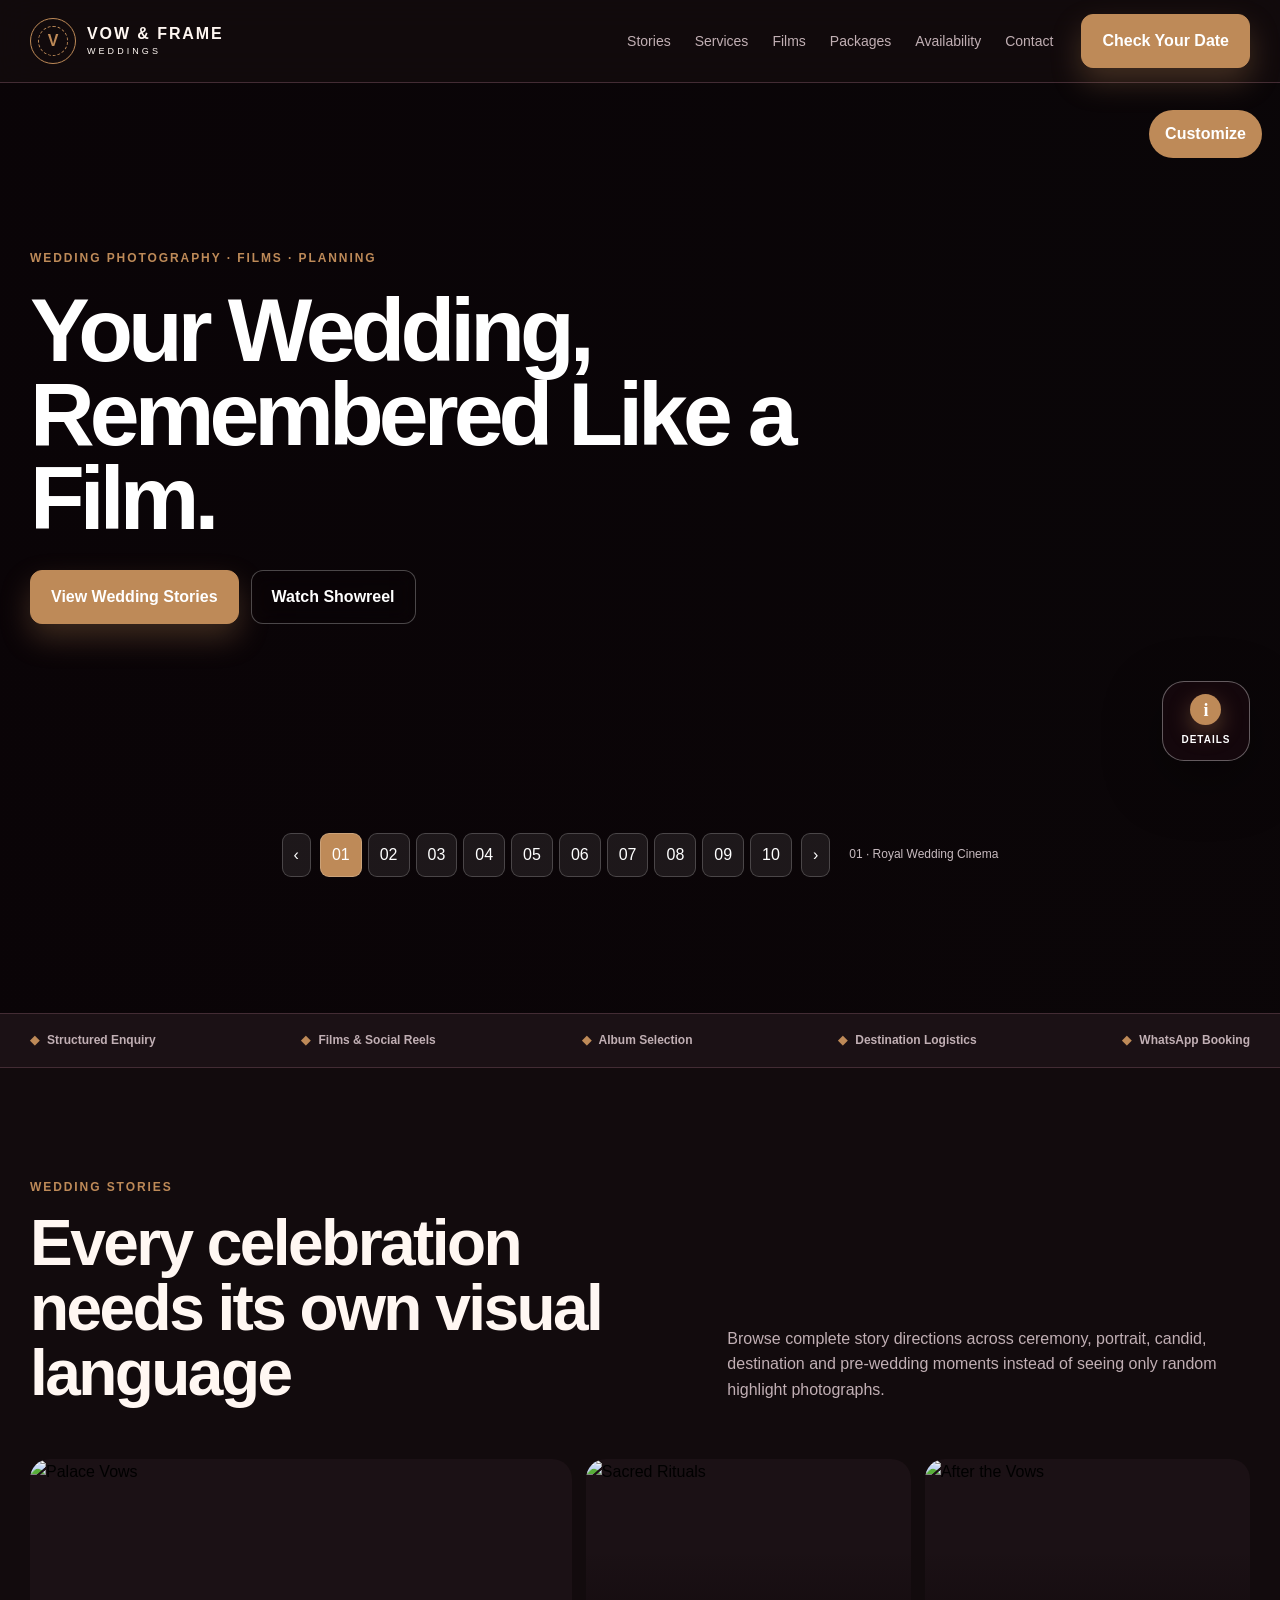
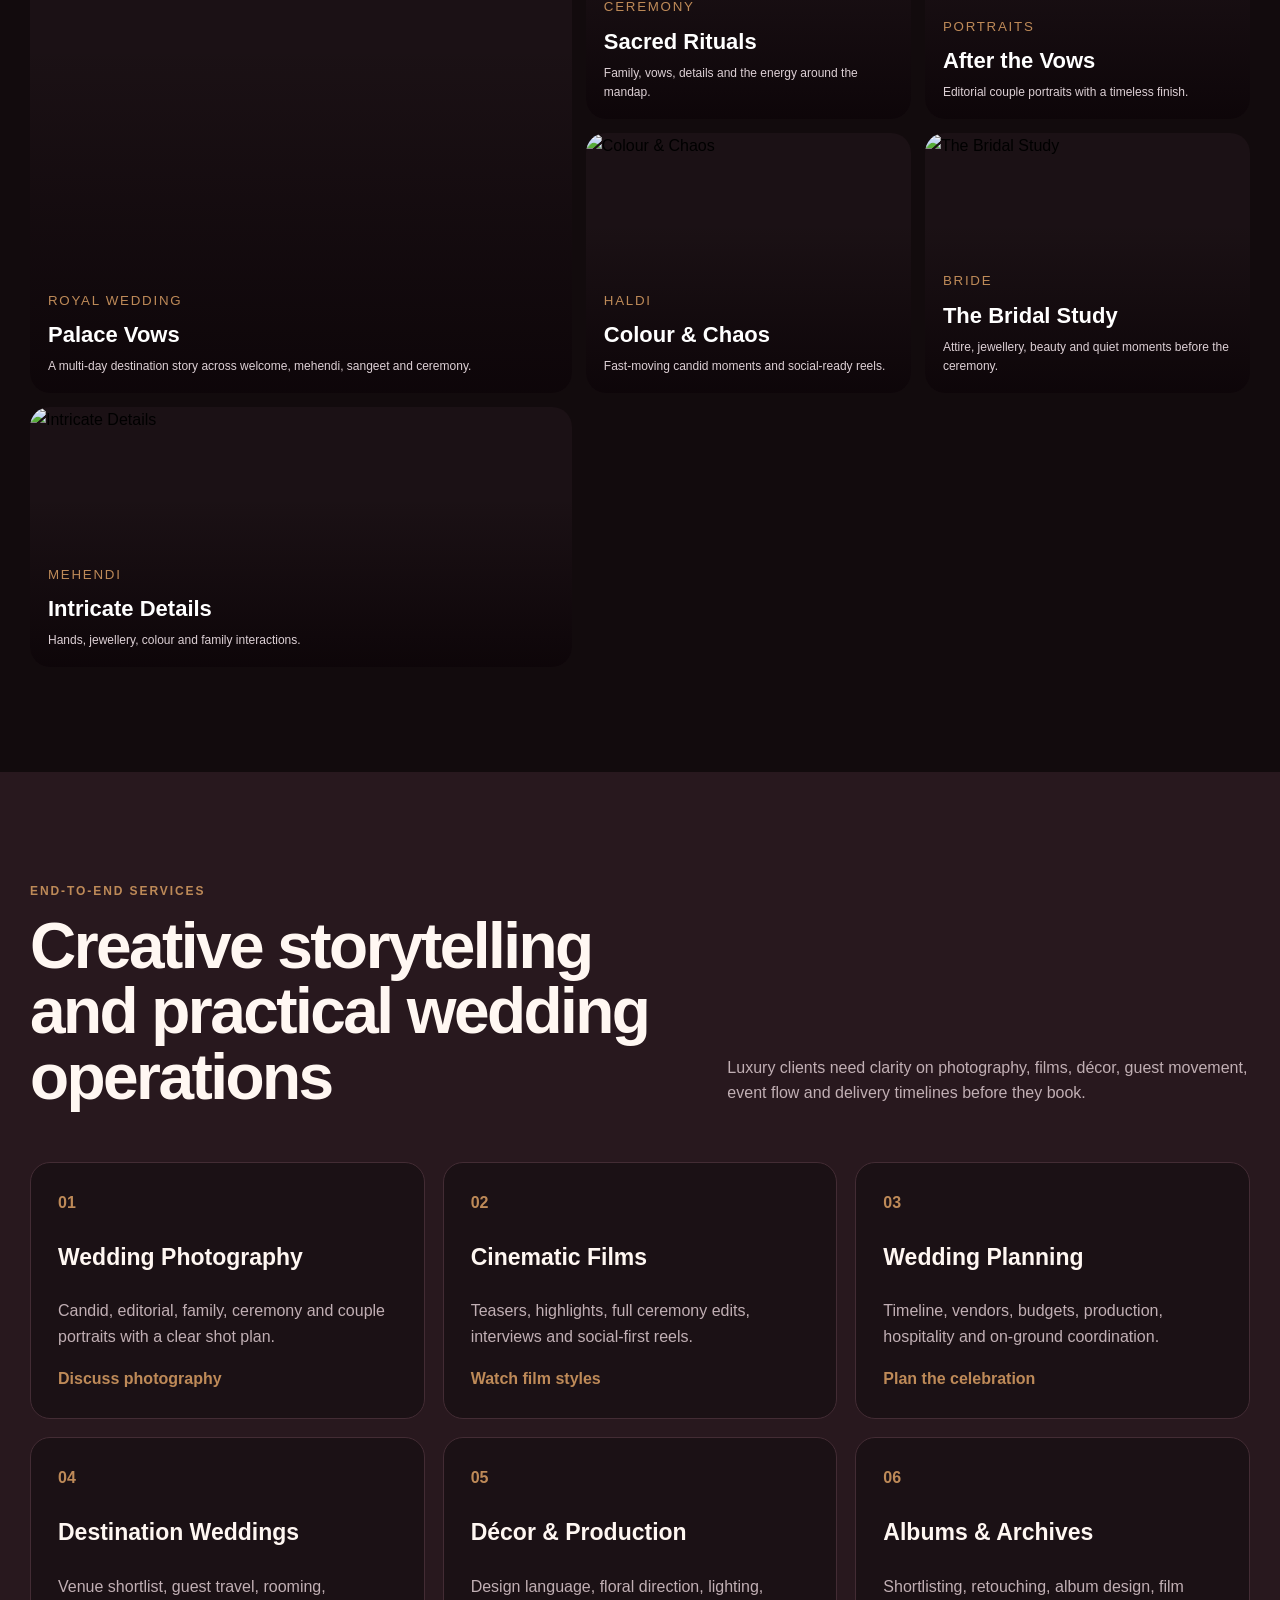
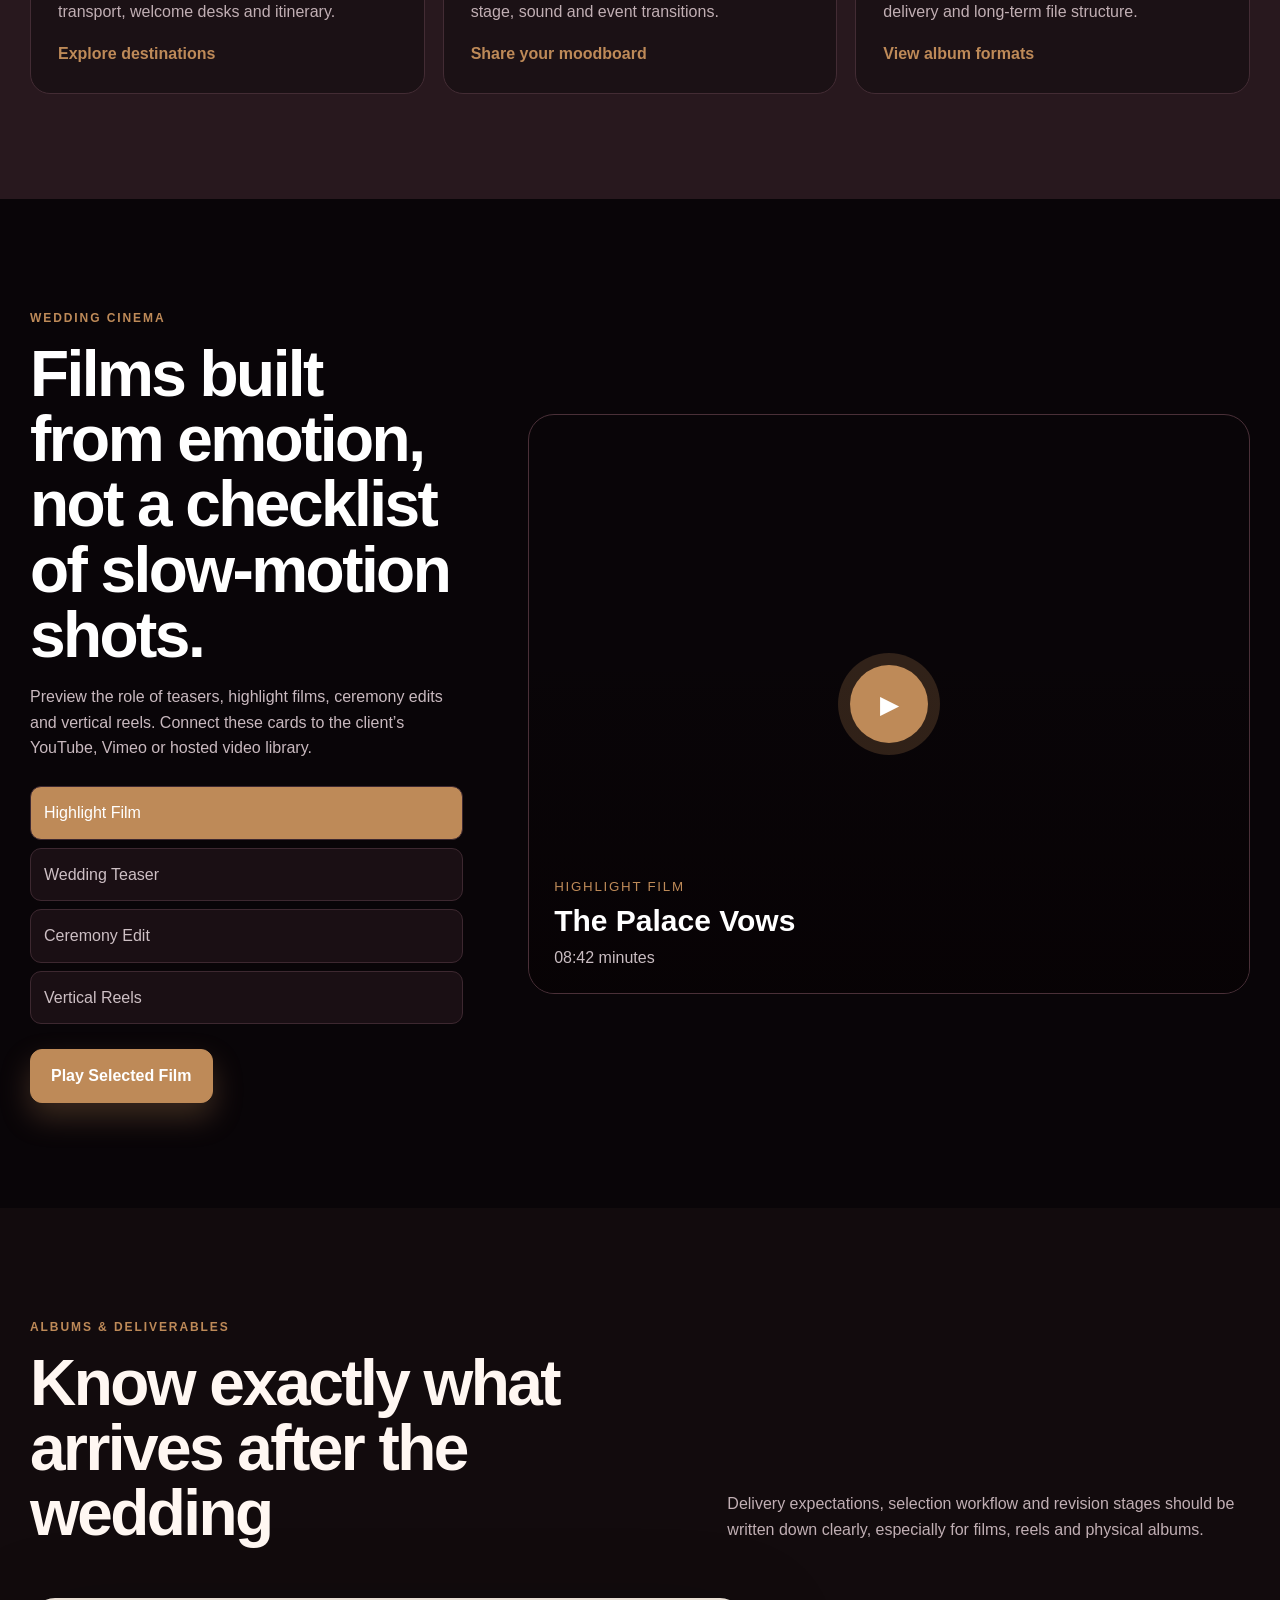
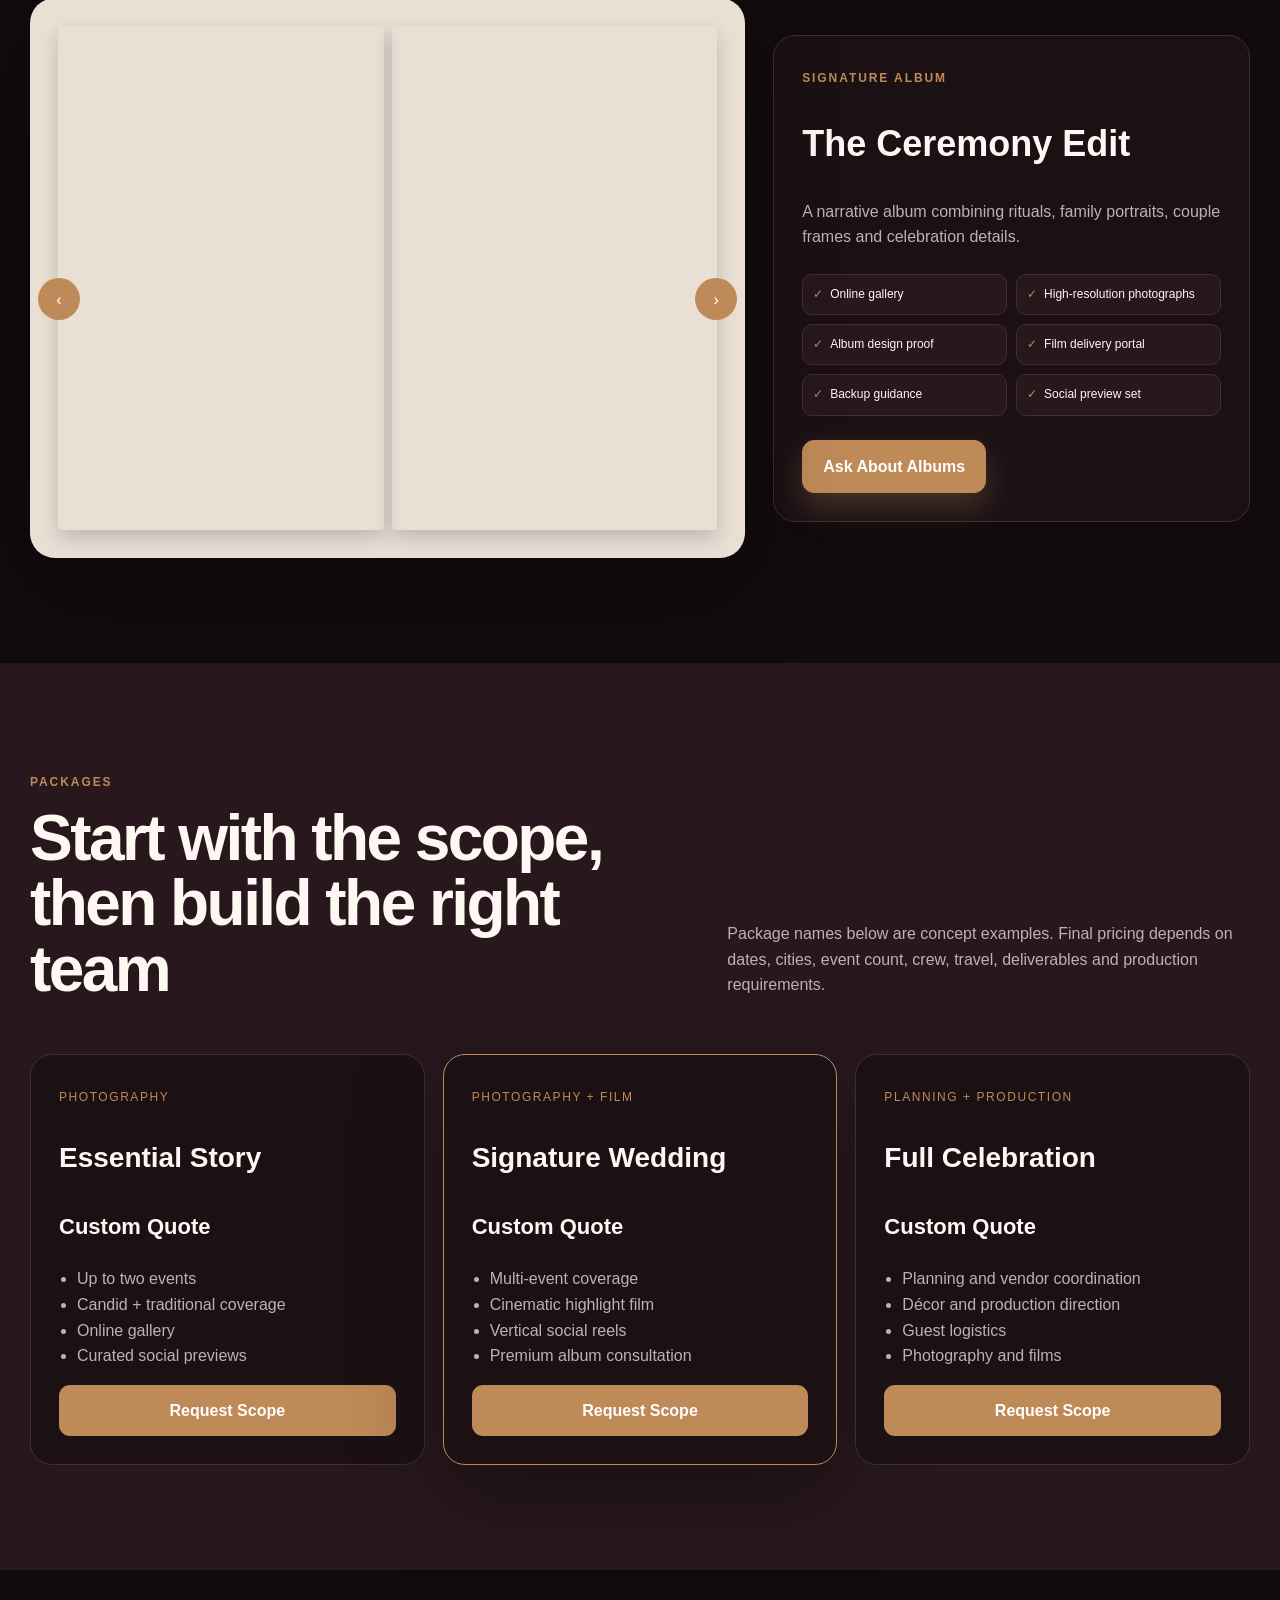
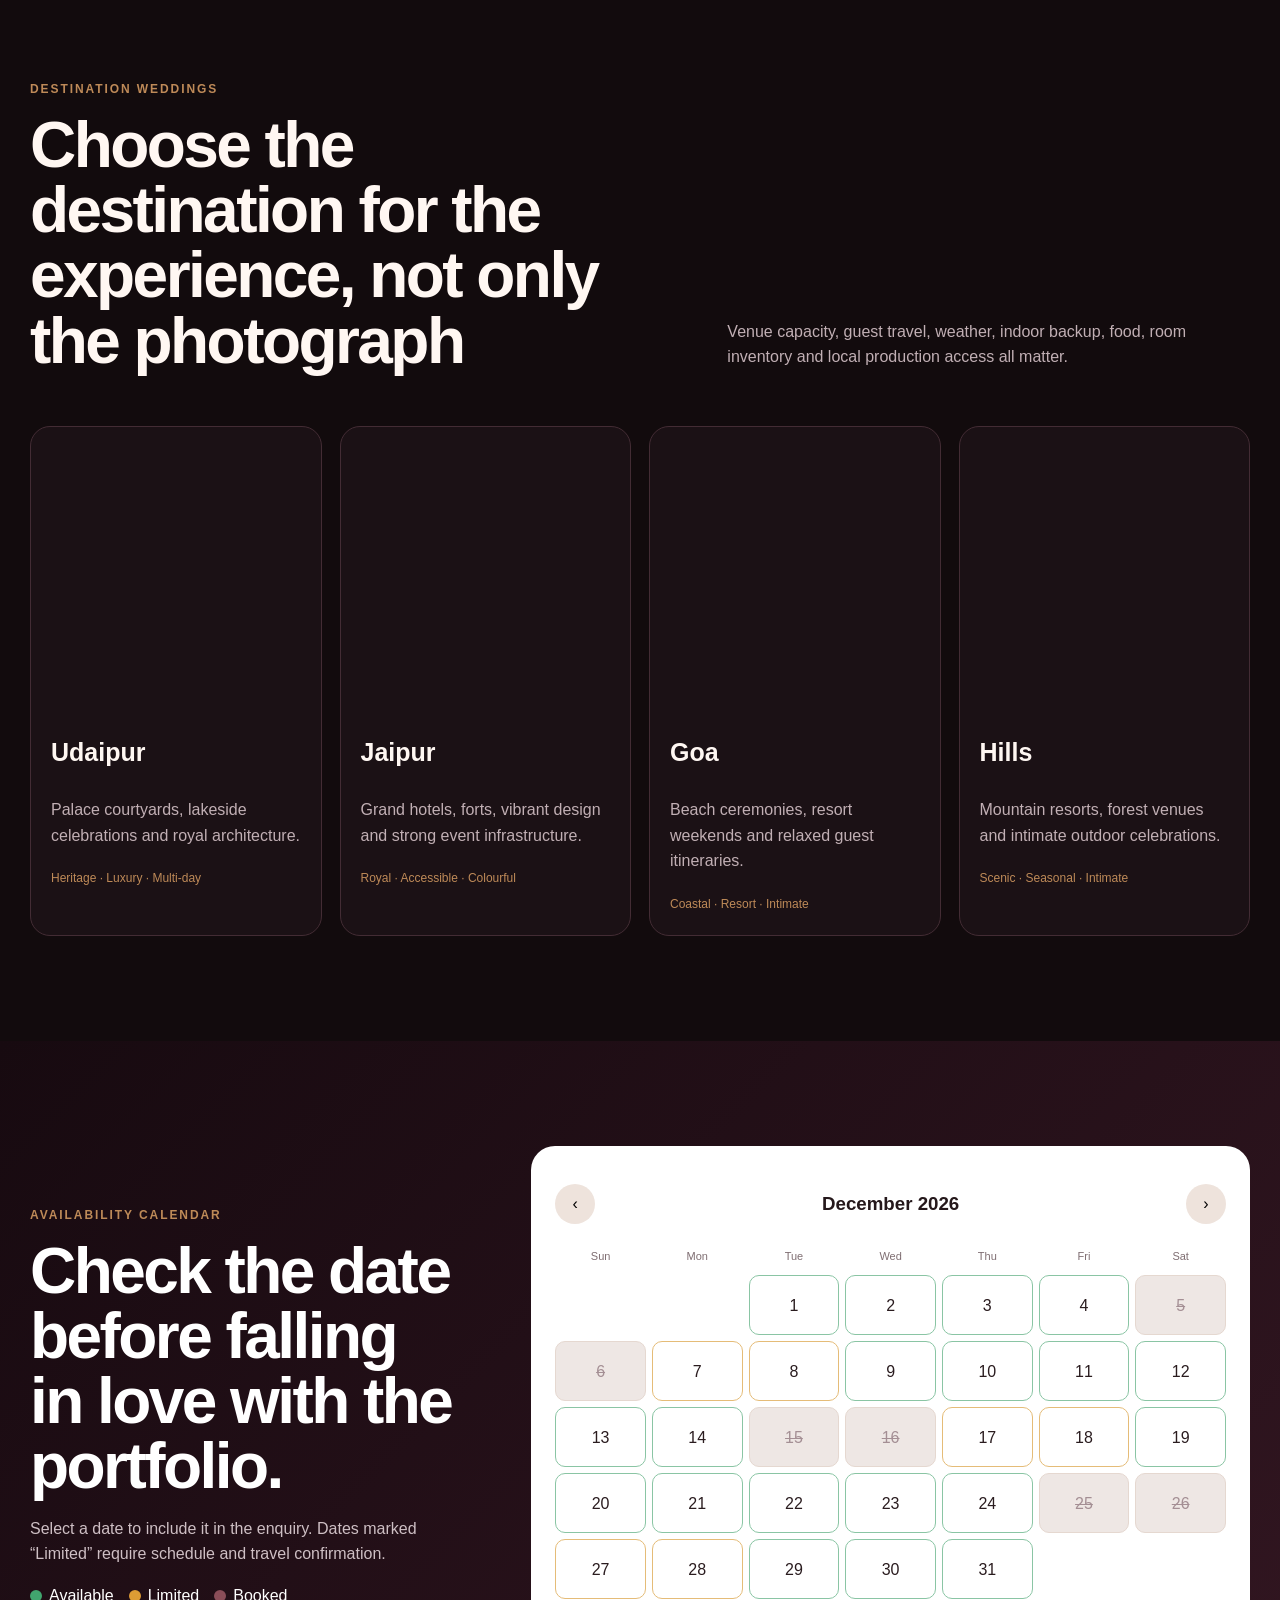
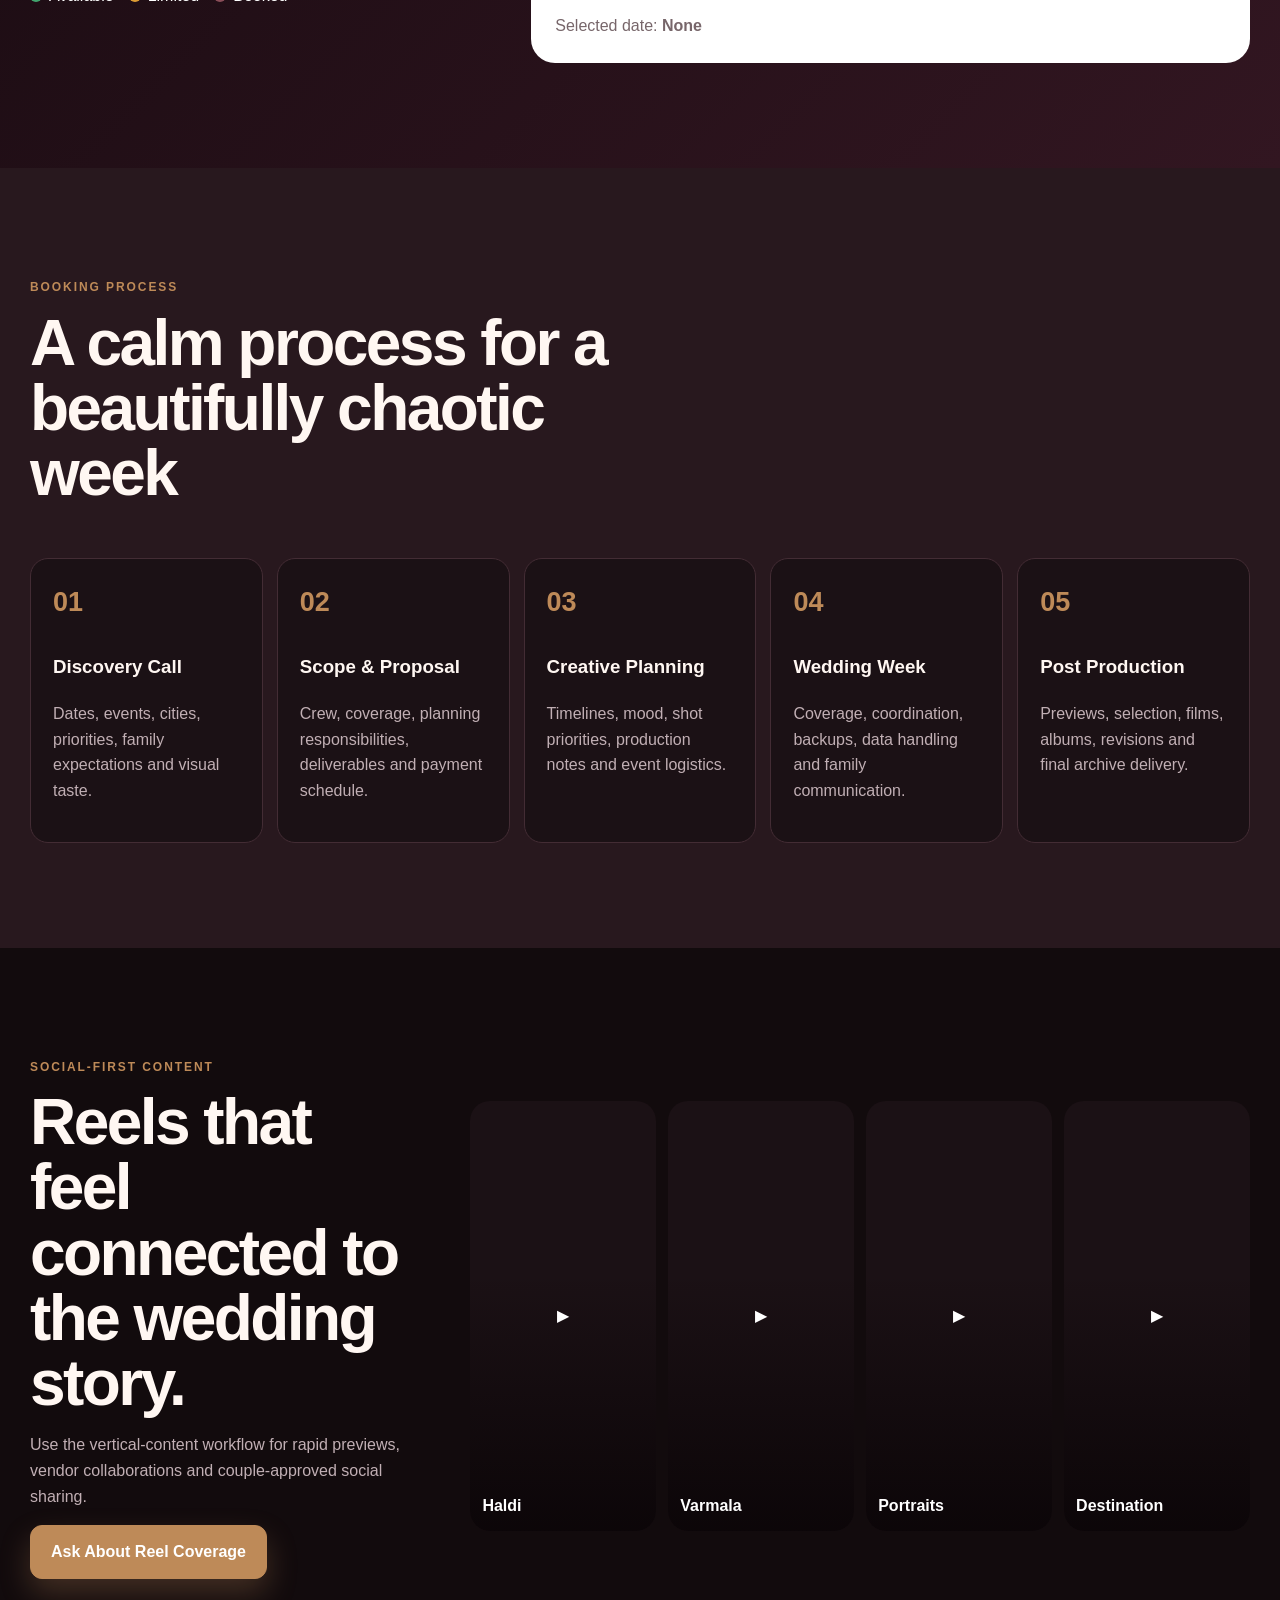
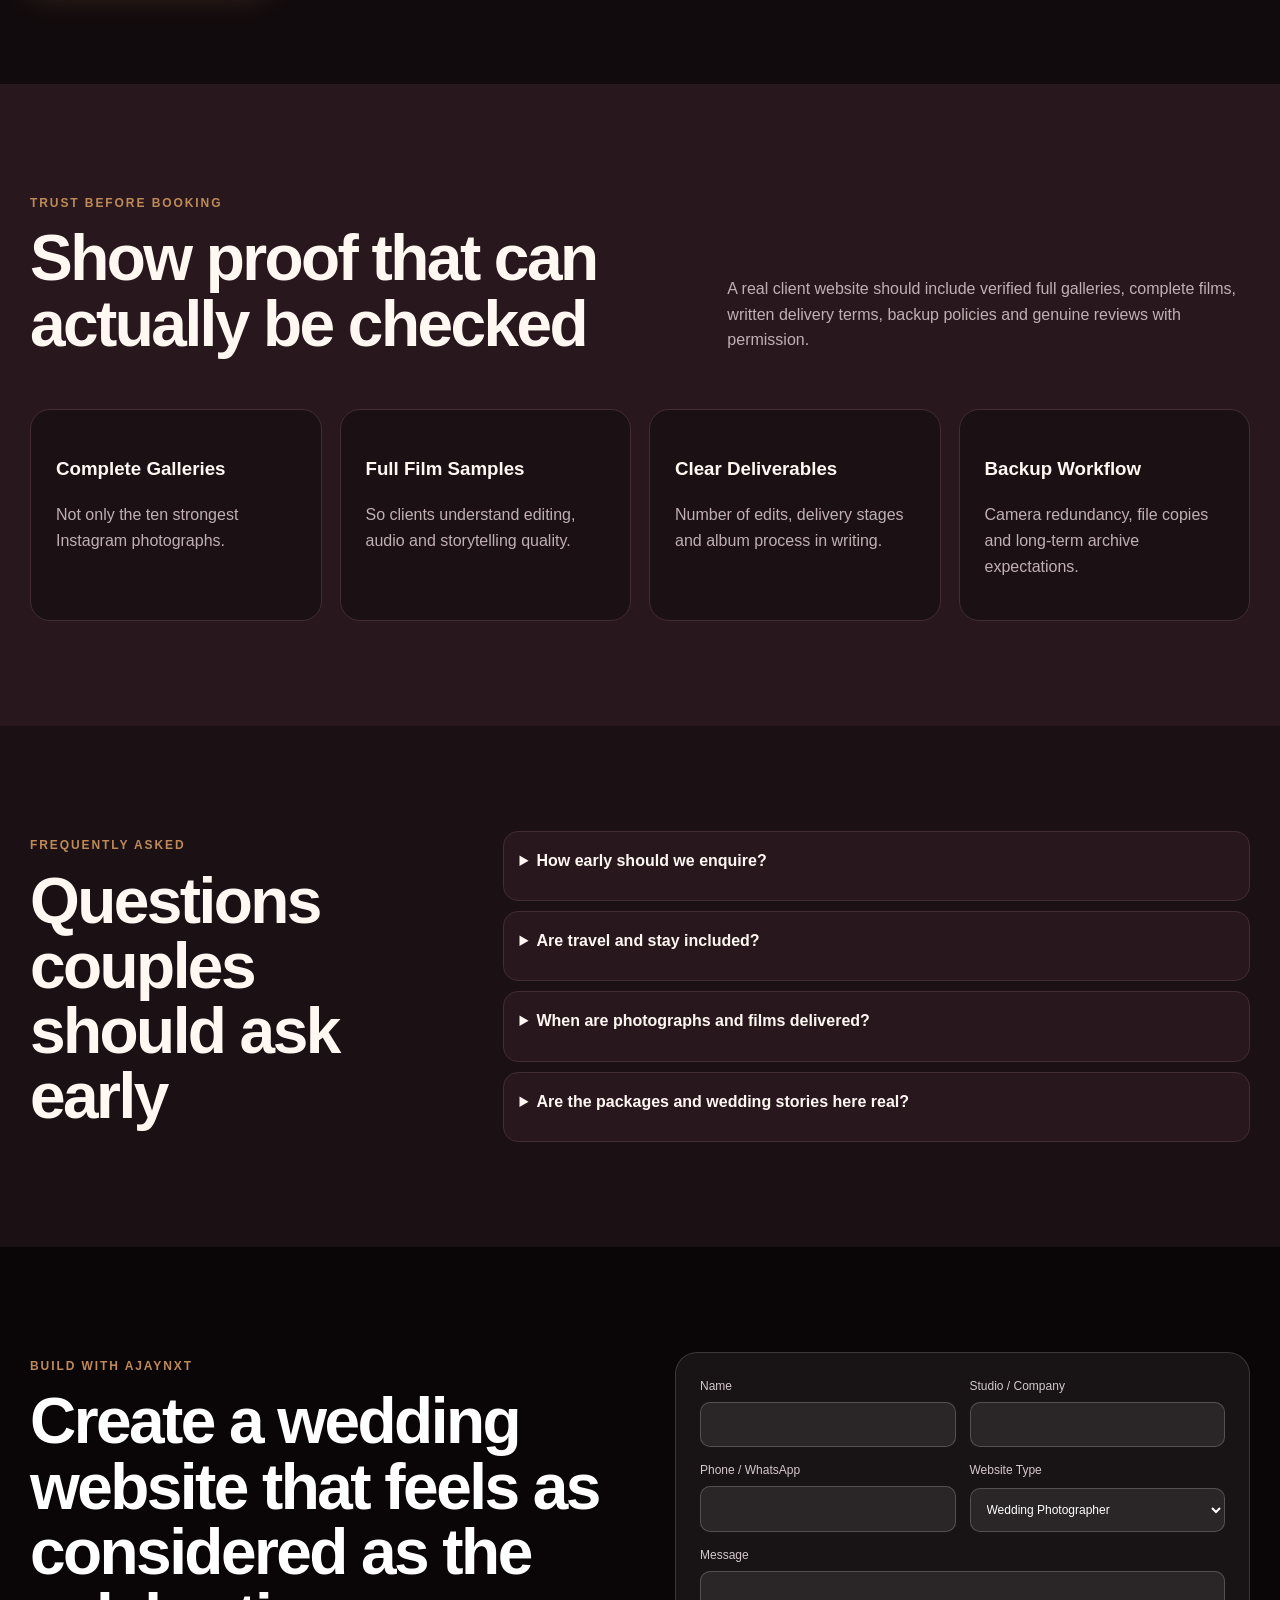
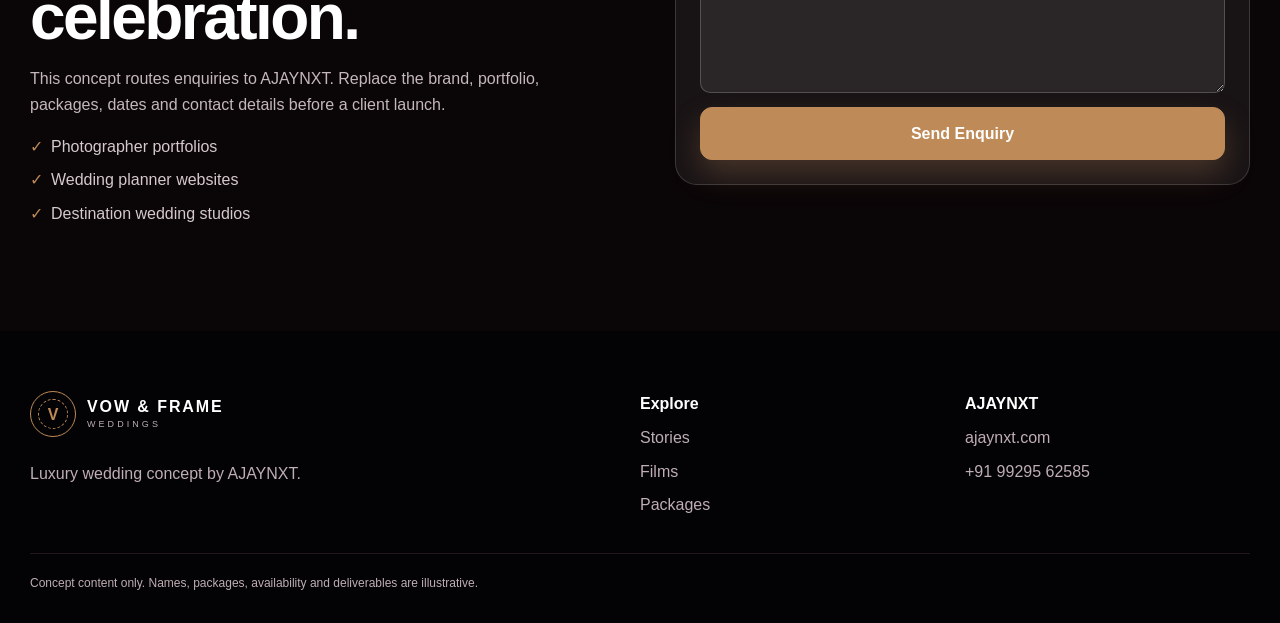
==== commit 626b0251: "Update index.html" ====
--- a/index.html
+++ b/index.html
@@ -7,6 +7,57 @@
   <meta name="theme-color" content="#120b0d">
   <title>VOW & FRAME | AJAYNXT Wedding Showcase</title>
   <link rel="stylesheet" href="styles.css">
+
+  <style id="hero-info-box-styles">
+    /* Photo-first hero: wedding details and enquiry stay inside one compact clickable box. */
+    .hero-grid{grid-template-columns:1fr!important;min-height:720px;padding-bottom:98px;position:relative}
+    .hero-copy{max-width:850px;position:relative;z-index:2}
+    .hero-copy>p,.hero-copy>.hero-trust{display:none!important}
+    .hero-info-box{position:absolute;right:0;bottom:42px;z-index:14;width:88px}
+    .hero-info-box summary{list-style:none;width:88px;min-height:80px;padding:10px 8px;border:1px solid rgba(255,255,255,.34);border-radius:22px;background:rgba(24,8,15,.76);backdrop-filter:blur(18px);box-shadow:0 18px 58px rgba(0,0,0,.38);display:grid;place-items:center;gap:2px;color:#fff;cursor:pointer;user-select:none;transition:.25s}
+    .hero-info-box summary::-webkit-details-marker{display:none}
+    .hero-info-box summary:hover,.hero-info-box summary:focus-visible{transform:translateY(-3px);border-color:var(--accent);outline:none}
+    .hero-info-box .info-icon{width:31px;height:31px;border-radius:50%;display:grid;place-items:center;background:var(--accent);font:900 18px/1 Georgia,serif;box-shadow:0 8px 22px rgba(var(--accent-rgb),.38)}
+    .hero-info-box .info-label{font-size:10px;font-weight:900;letter-spacing:.1em;text-transform:uppercase}
+    .hero-info-box .info-open-label{display:none}
+    .hero-info-box[open] .info-closed-label{display:none}
+    .hero-info-box[open] .info-open-label{display:block}
+    .hero-info-box[open] summary{border-color:var(--accent)}
+    .hero-info-panel{position:absolute;right:0;bottom:98px;width:min(620px,calc(100vw - 44px));max-height:min(74vh,720px);overflow:auto;padding:22px;border:1px solid rgba(255,255,255,.2);border-radius:24px;background:rgba(25,9,16,.95);backdrop-filter:blur(25px);box-shadow:0 36px 110px rgba(0,0,0,.62);color:#fff;animation:heroInfoIn .25s ease-out}
+    .hero-info-panel::-webkit-scrollbar{width:7px}.hero-info-panel::-webkit-scrollbar-thumb{background:rgba(255,255,255,.22);border-radius:20px}
+    .hero-info-heading{padding-right:18px;margin-bottom:14px}
+    .hero-info-heading h2{font-size:30px;line-height:1.05;margin:7px 0 8px}
+    .hero-info-panel #heroText{color:#ddcfd4;margin:0 0 16px;font-size:15px}
+    .hero-info-panel .hero-trust{display:flex!important;margin-bottom:18px;gap:10px}
+    .hero-info-panel .hero-trust span{padding:7px 10px;border-radius:999px;background:rgba(255,255,255,.07);font-size:11px}
+    .hero-info-box .hero-card{position:static!important;right:auto!important;top:auto!important;bottom:auto!important;width:100%!important;max-width:none!important;min-height:0!important;order:initial!important;border-radius:18px!important;padding:20px!important;background:rgba(255,255,255,.07)!important;box-shadow:none!important;text-align:left!important;color:#fff!important}
+    .hero-info-box .hero-card h2{font-size:30px;margin:8px 0}
+    .hero-info-box .hero-card p{color:#d8cbd0!important}
+    .hero-info-box .hero-card-facts{margin:16px 0;grid-template-columns:repeat(3,1fr)}
+    .hero-info-box .quick-enquiry{position:static!important;width:100%!important;margin:14px 0 0!important;padding:16px!important;grid-template-columns:1fr 1fr!important;background:rgba(255,255,255,.07)!important;border-radius:18px!important;border:1px solid rgba(255,255,255,.12)!important}
+    .hero-info-box .quick-enquiry .button{grid-column:1/-1;width:100%}
+    .hero-info-box .quick-enquiry input,.hero-info-box .quick-enquiry select{background:#160a10;color:#fff;border-color:rgba(255,255,255,.16)}
+    .hero-info-box .quick-enquiry option{color:#111}
+    @keyframes heroInfoIn{from{opacity:0;transform:translateY(12px) scale(.98)}to{opacity:1;transform:none}}
+    @media(max-width:1000px){
+      .hero-grid{min-height:750px;padding-top:78px;padding-bottom:112px}
+      .hero-info-box{right:4px;bottom:30px}
+      .hero.hero-02 .hero-copy,.hero.hero-05 .hero-copy{text-align:left!important;margin:0!important}
+      .hero.hero-02 .hero-actions,.hero.hero-05 .hero-actions{justify-content:flex-start!important}
+    }
+    @media(max-width:650px){
+      .hero{min-height:790px;padding-bottom:0}
+      .hero-grid{min-height:720px;padding-bottom:110px;align-items:center}
+      .hero-copy{max-width:94%}
+      .hero h1{font-size:clamp(43px,13vw,60px)}
+      .hero-info-box{position:absolute;right:0;bottom:18px}
+      .hero-info-panel{position:fixed;left:12px;right:12px;bottom:80px;width:auto;max-height:71vh;padding:18px;border-radius:20px}
+      .hero-info-box .quick-enquiry{grid-template-columns:1fr!important}
+      .hero-info-box .quick-enquiry .button{grid-column:auto}
+      .hero-info-box .hero-card-facts{grid-template-columns:repeat(3,1fr)}
+    }
+    @media(prefers-reduced-motion:reduce){.hero-info-panel{animation:none}}
+  </style>
 </head>
 <body>
 <a class="skip-link" href="#main">Skip to content</a>
@@ -80,39 +131,53 @@
       <div class="hero-copy reveal">
         <span class="eyebrow" id="heroKicker">Wedding Photography · Films · Planning</span>
         <h1 id="heroTitle">Your Wedding, Remembered Like a Film.</h1>
-        <p id="heroText">A luxury Indian wedding experience built around real emotion, thoughtful planning and imagery that still feels alive years later.</p>
         <div class="hero-actions">
           <a class="button primary" href="#stories">View Wedding Stories</a>
           <button class="button glass" id="watchShowreel">Watch Showreel</button>
         </div>
-        <div class="hero-trust">
-          <span>Photography & Films</span>
-          <span>Destination Planning</span>
-          <span>Albums & Reels</span>
+      </div>
+
+      <details class="hero-info-box reveal" id="heroInfoBox">
+        <summary aria-label="Open wedding details and availability enquiry">
+          <span class="info-icon" aria-hidden="true">i</span>
+          <span class="info-label info-closed-label">Details</span>
+          <span class="info-label info-open-label">Close</span>
+        </summary>
+        <div class="hero-info-panel">
+          <div class="hero-info-heading">
+            <span class="mini-label">Wedding Information</span>
+            <h2>Celebration details & availability</h2>
+          </div>
+          <p id="heroText">A luxury Indian wedding experience built around real emotion, thoughtful planning and imagery that still feels alive years later.</p>
+          <div class="hero-trust">
+            <span>Photography & Films</span>
+            <span>Destination Planning</span>
+            <span>Albums & Reels</span>
+          </div>
+
+          <aside class="hero-card">
+            <span class="mini-label" id="heroCardLabel">Featured Celebration</span>
+            <h2 id="heroCardTitle">A Royal Udaipur Wedding</h2>
+            <p id="heroCardText">Three days · Palace venue · Photography, films and guest experience</p>
+            <div class="hero-card-facts">
+              <span><b>3</b> days</span>
+              <span><b>6</b> events</span>
+              <span><b>1</b> story</span>
+            </div>
+            <a class="button primary" href="#contact">Plan a Consultation</a>
+          </aside>
+
+          <form class="quick-enquiry" id="quickEnquiry">
+            <label>Wedding Date<input name="date" type="date" required></label>
+            <label>City / Destination<input name="city" placeholder="e.g. Jaipur, Goa, Delhi" required></label>
+            <label>Guest Count<select name="guests"><option>Under 100</option><option>100–250</option><option>250–500</option><option>500+</option></select></label>
+            <label>Primary Requirement<select name="requirement"><option>Photography & Films</option><option>Full Wedding Planning</option><option>Destination Wedding</option><option>Décor & Production</option><option>Social Reels & Content</option></select></label>
+            <label>Phone / WhatsApp<input name="phone" inputmode="tel" required></label>
+            <button class="button primary" type="submit">Check Availability</button>
+          </form>
         </div>
-      </div>
-
-      <aside class="hero-card reveal">
-        <span class="mini-label" id="heroCardLabel">Featured Celebration</span>
-        <h2 id="heroCardTitle">A Royal Udaipur Wedding</h2>
-        <p id="heroCardText">Three days · Palace venue · Photography, films and guest experience</p>
-        <div class="hero-card-facts">
-          <span><b>3</b> days</span>
-          <span><b>6</b> events</span>
-          <span><b>1</b> story</span>
-        </div>
-        <a class="button primary" href="#contact">Plan a Consultation</a>
-      </aside>
-    </div>
-
-    <form class="quick-enquiry shell reveal" id="quickEnquiry">
-      <label>Wedding Date<input name="date" type="date" required></label>
-      <label>City / Destination<input name="city" placeholder="e.g. Jaipur, Goa, Delhi" required></label>
-      <label>Guest Count<select name="guests"><option>Under 100</option><option>100–250</option><option>250–500</option><option>500+</option></select></label>
-      <label>Primary Requirement<select name="requirement"><option>Photography & Films</option><option>Full Wedding Planning</option><option>Destination Wedding</option><option>Décor & Production</option><option>Social Reels & Content</option></select></label>
-      <label>Phone / WhatsApp<input name="phone" inputmode="tel" required></label>
-      <button class="button primary" type="submit">Check Availability</button>
-    </form>
+      </details>
+    </div>
 
     <div class="style-controller shell">
       <button id="previousStyle" aria-label="Previous hero style">‹</button>
@@ -352,4 +417,4 @@
 
 <script src="script.js"></script>
 </body>
-</html>+</html>
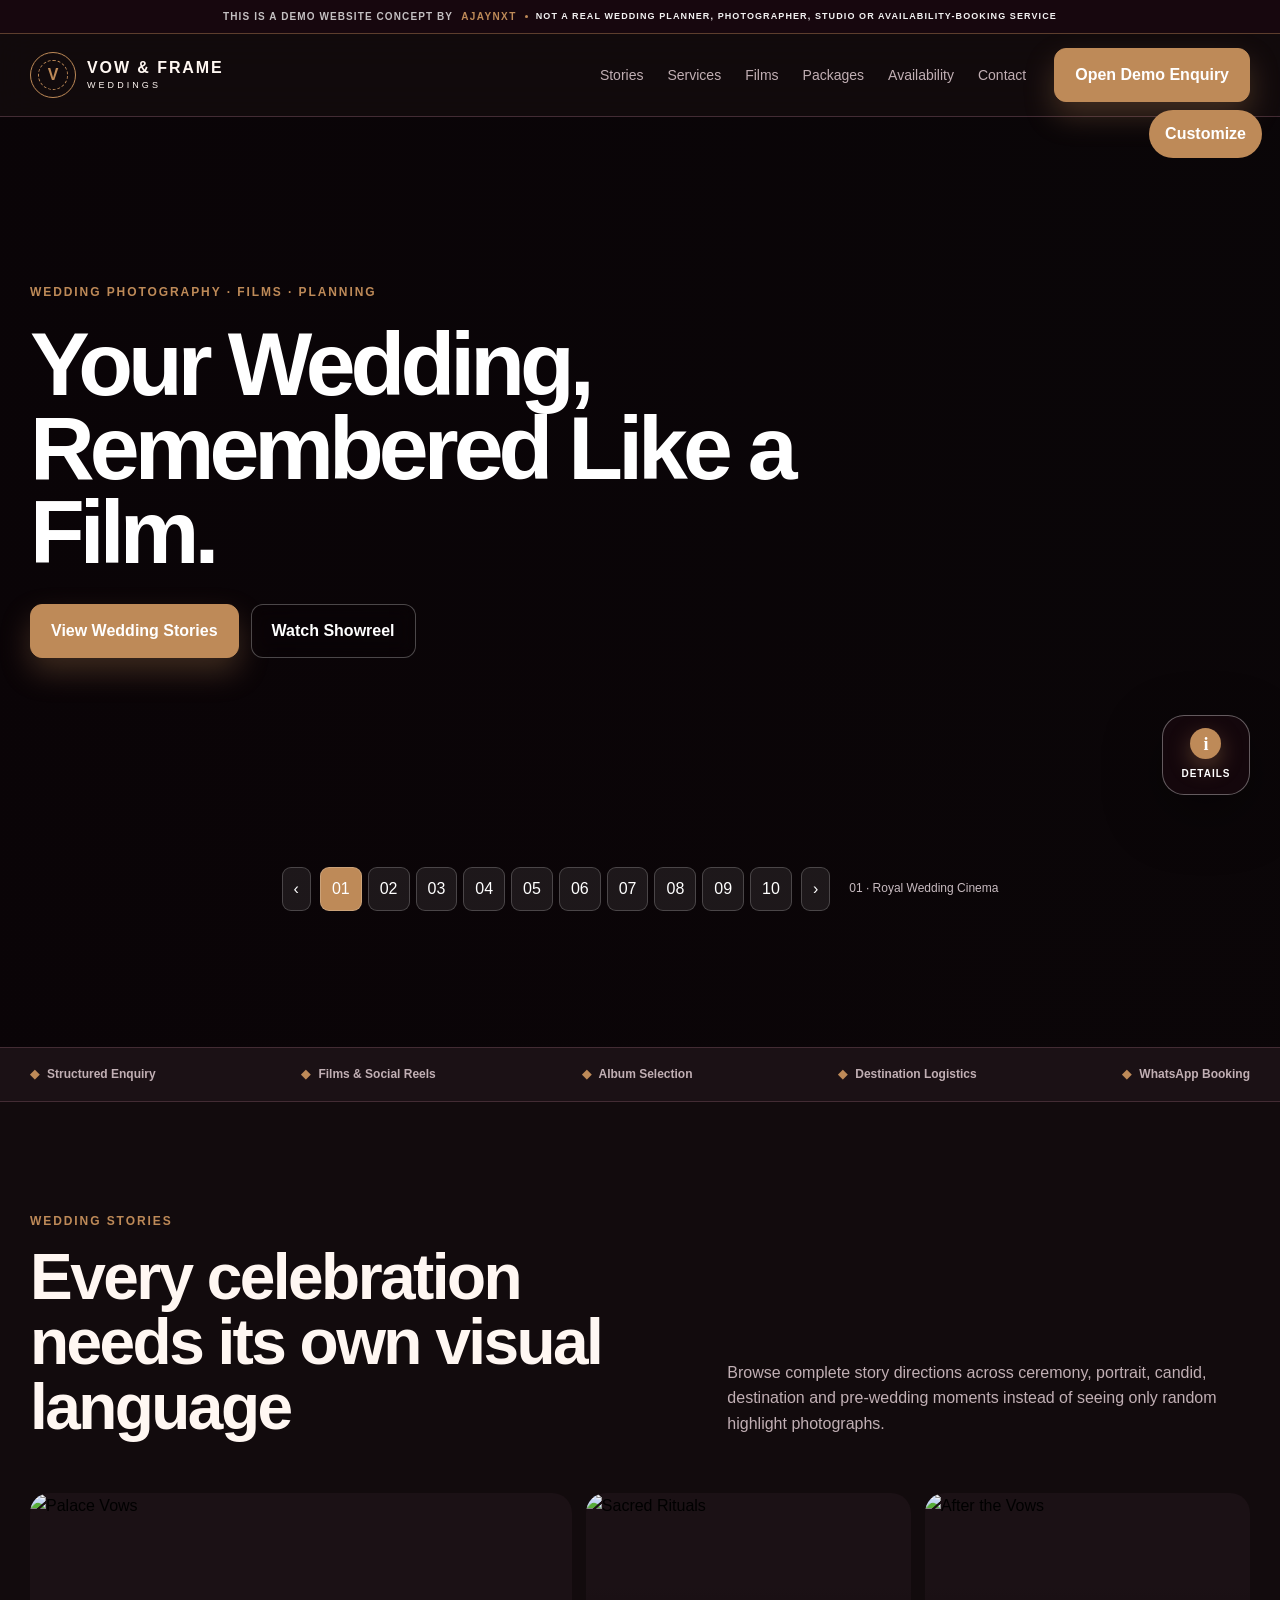
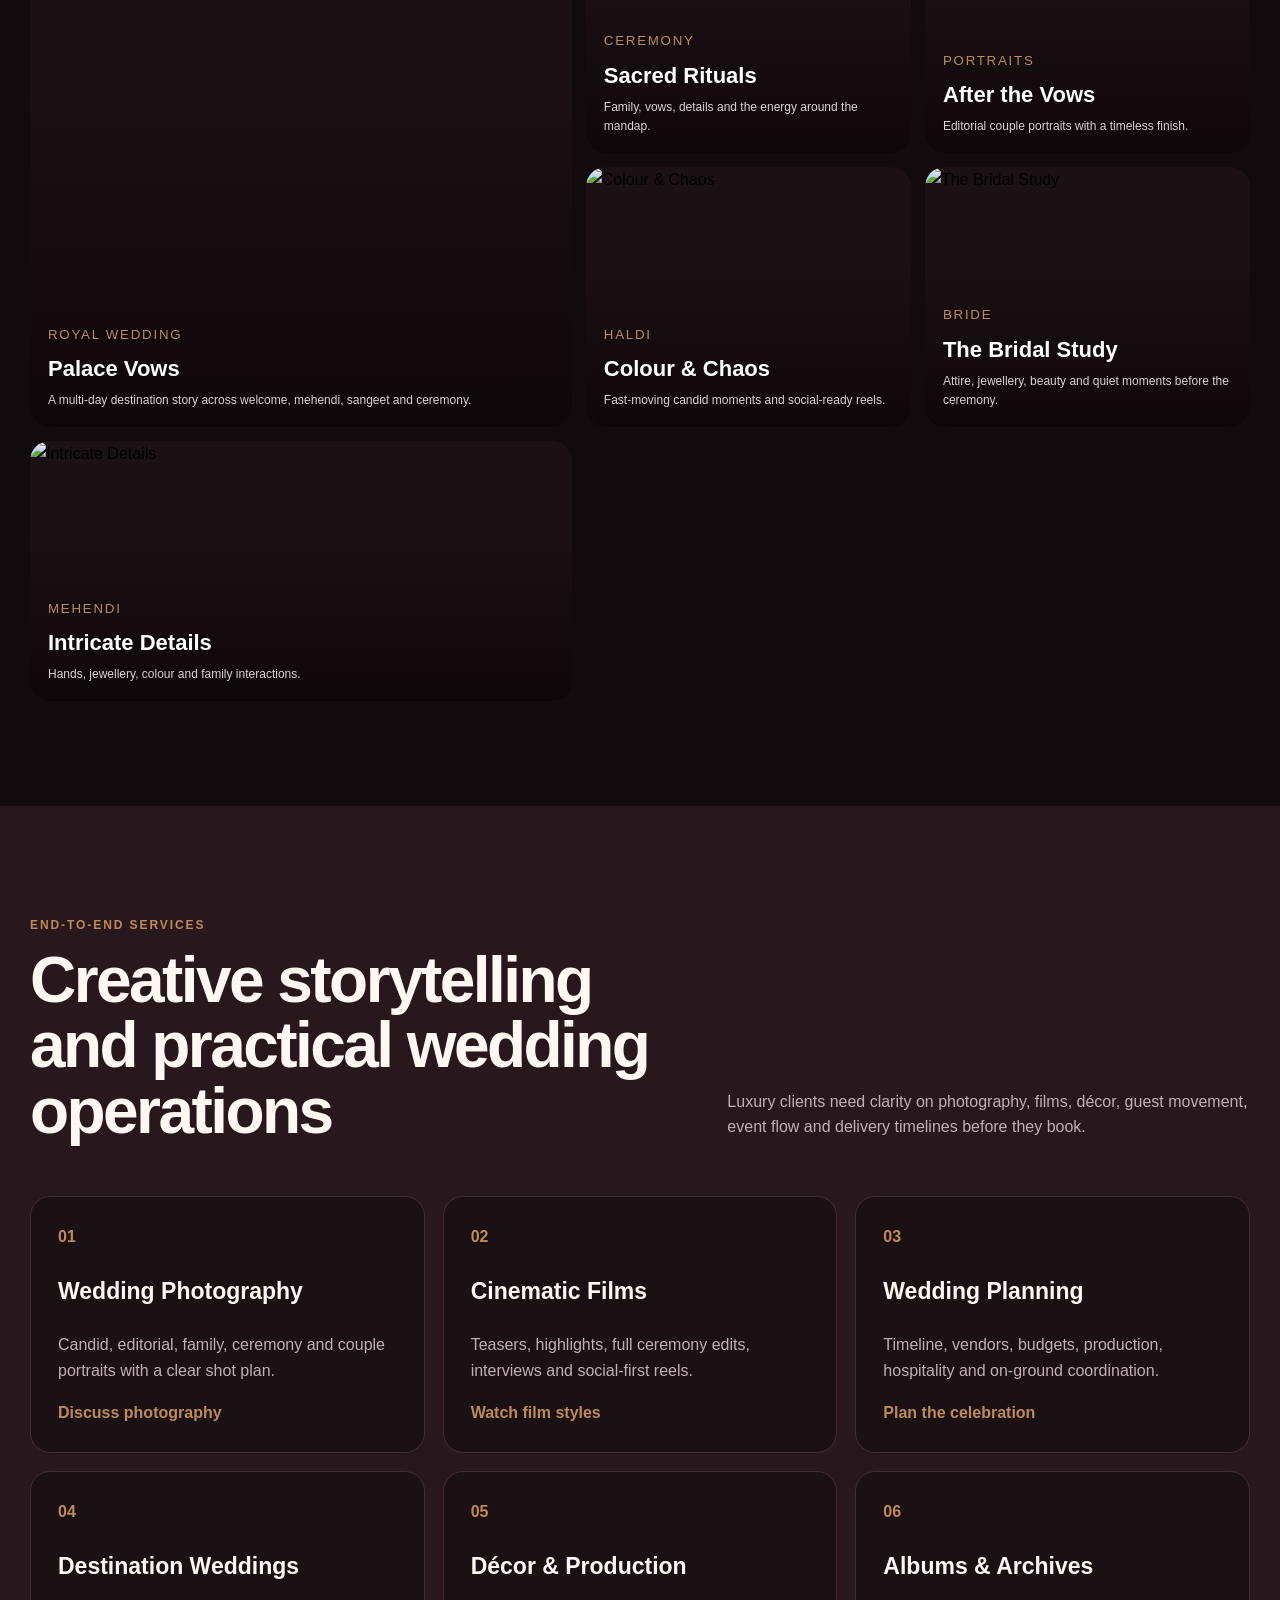
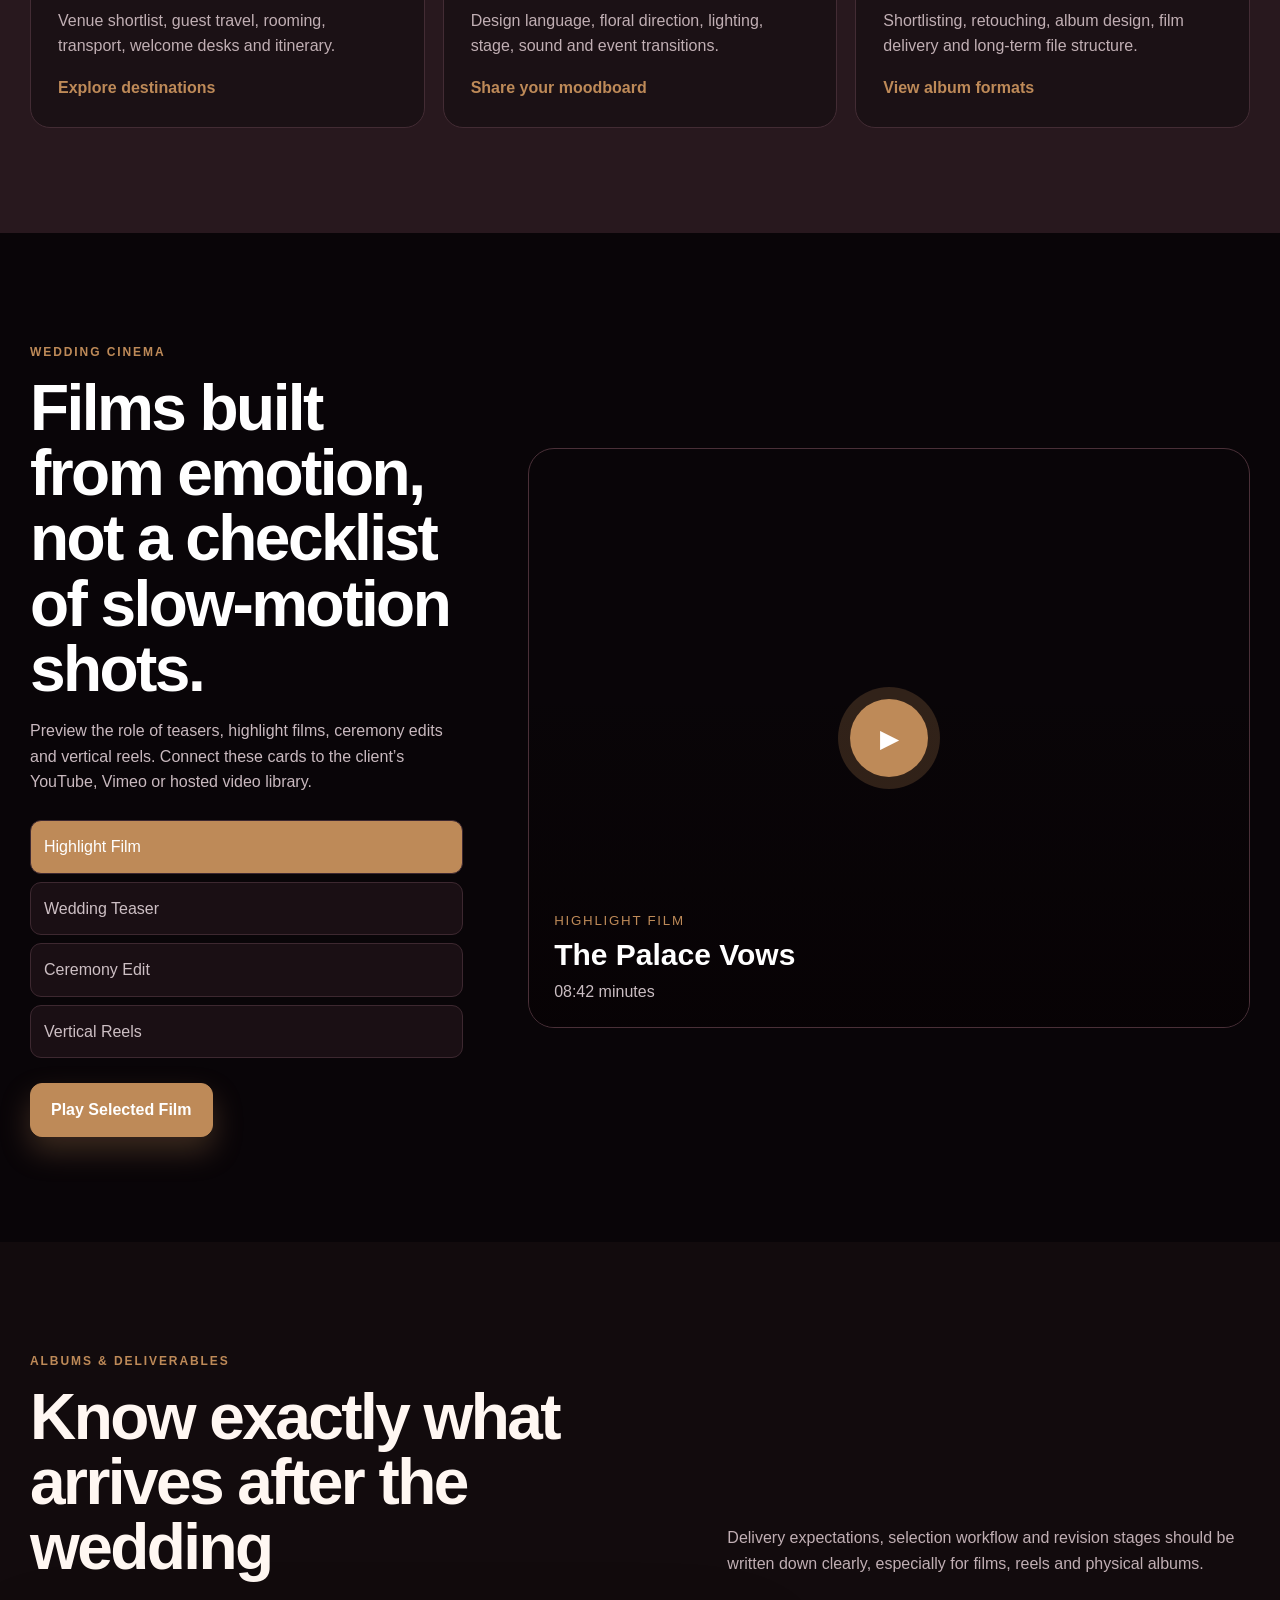
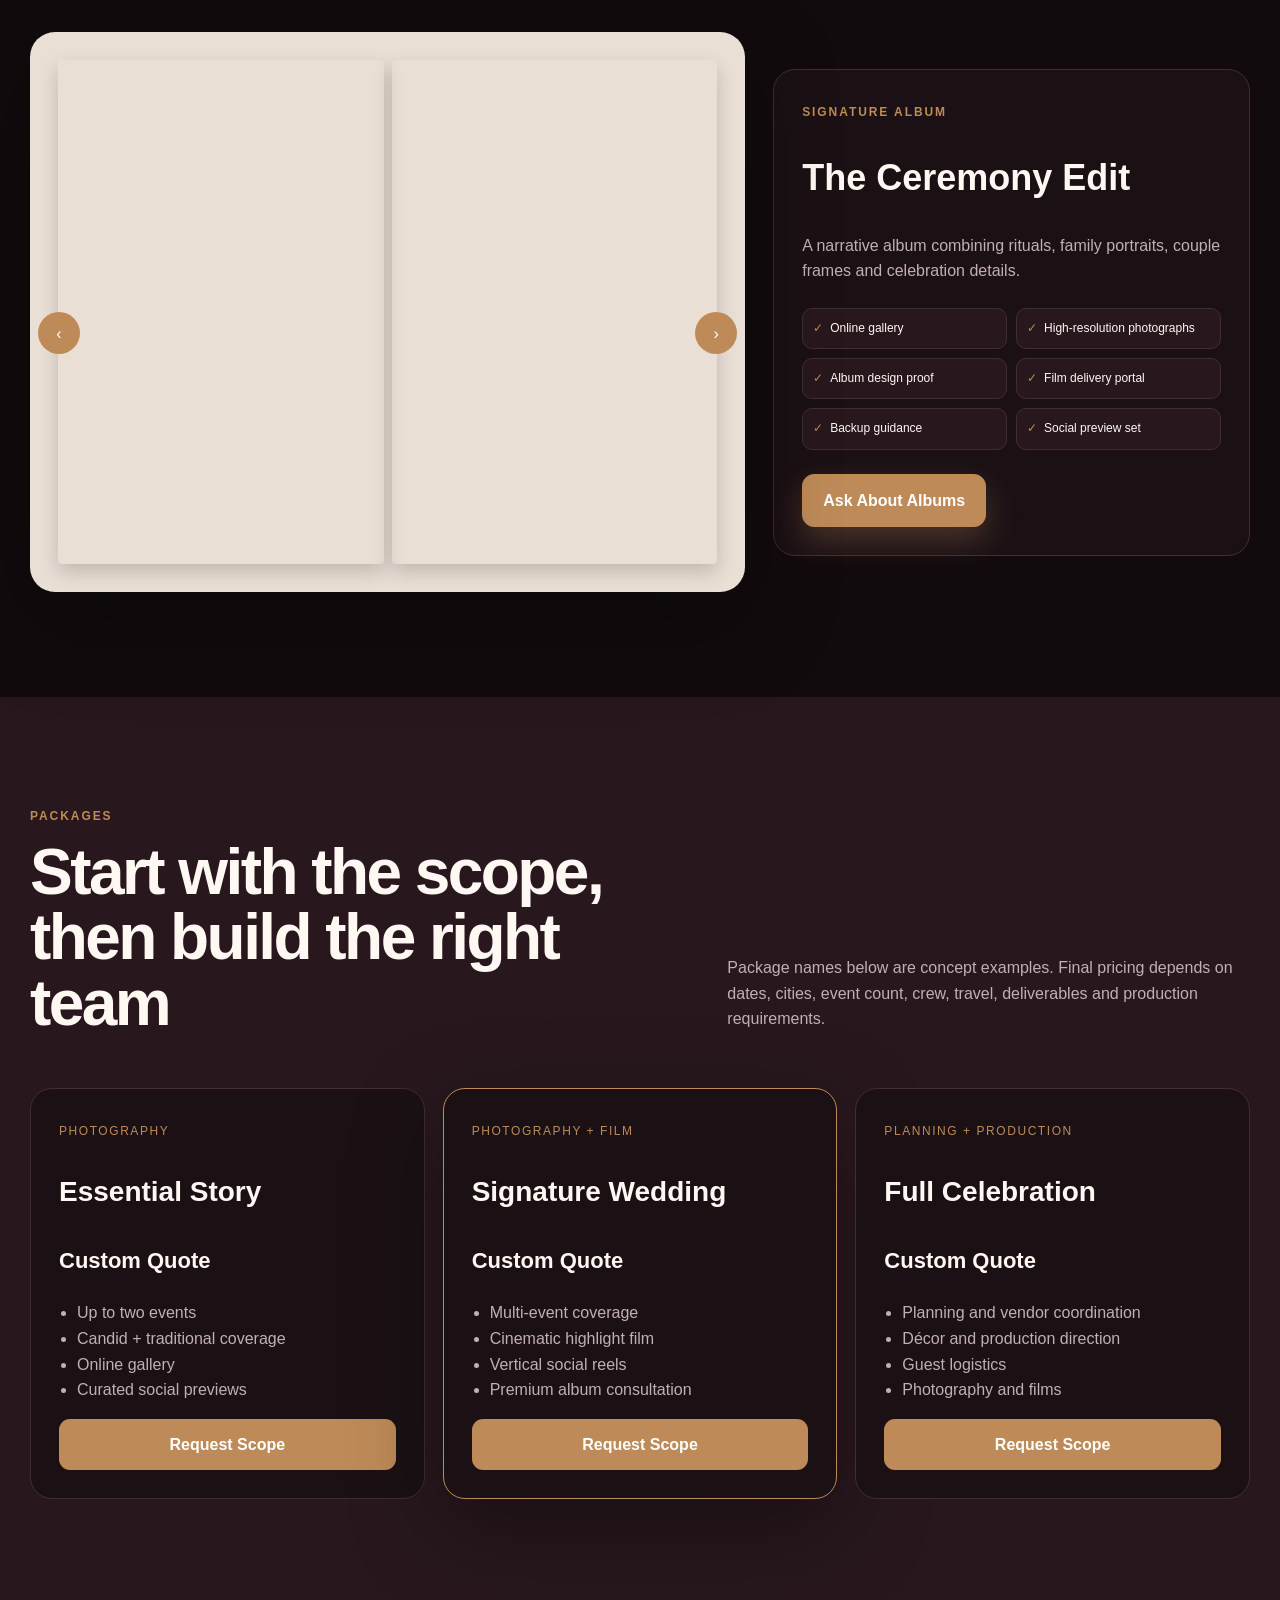
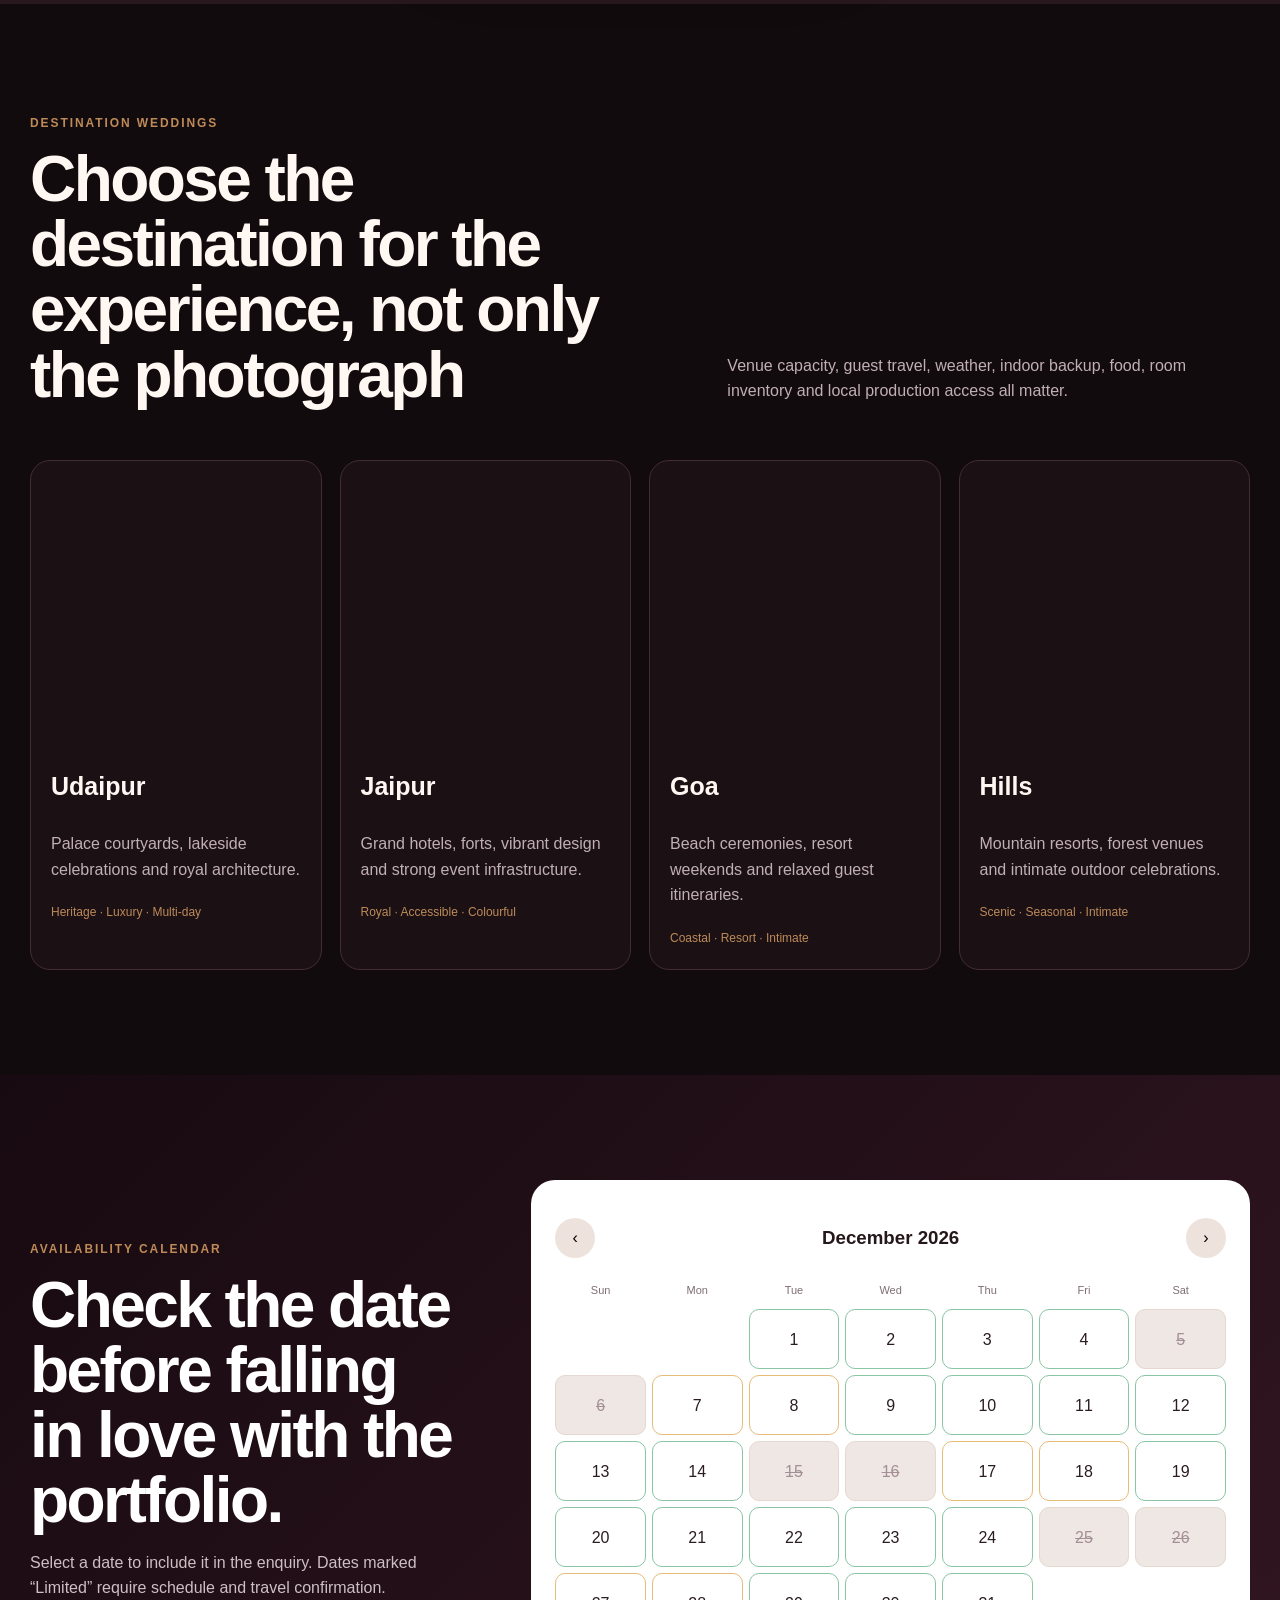
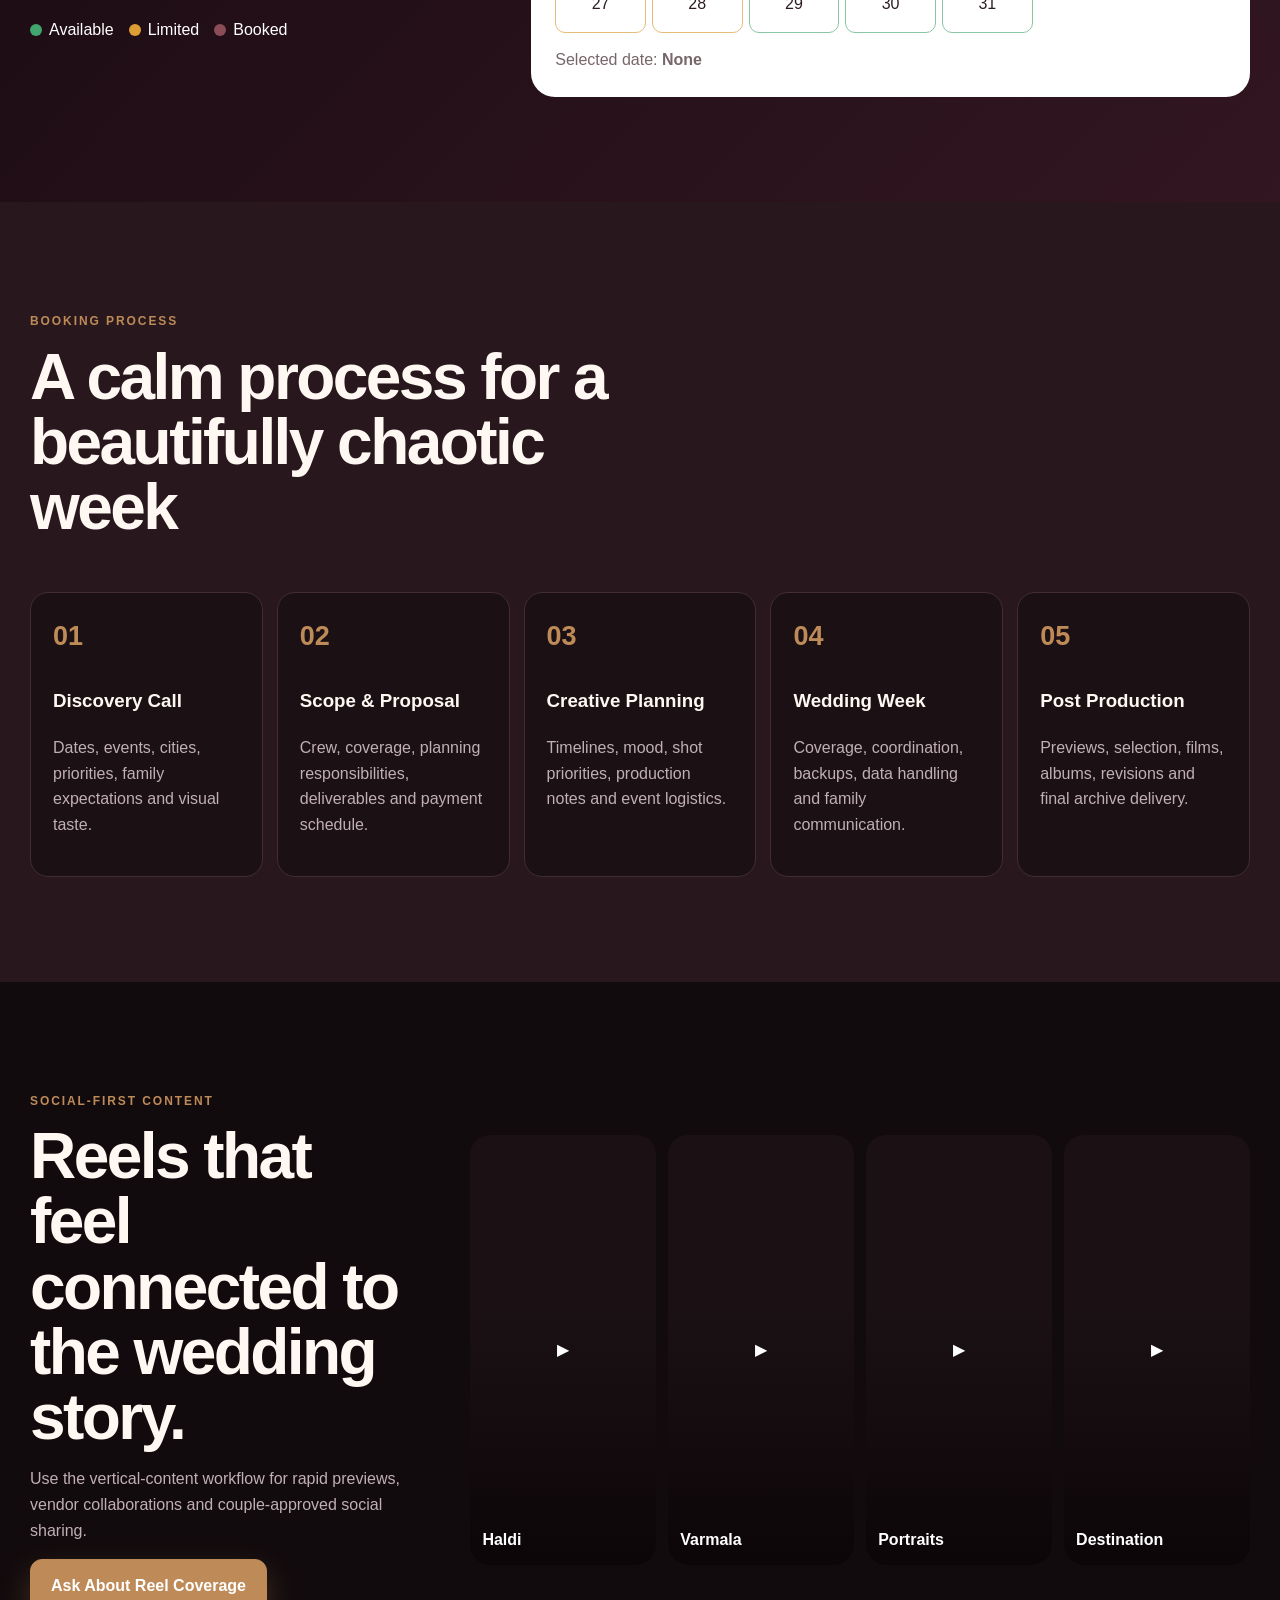
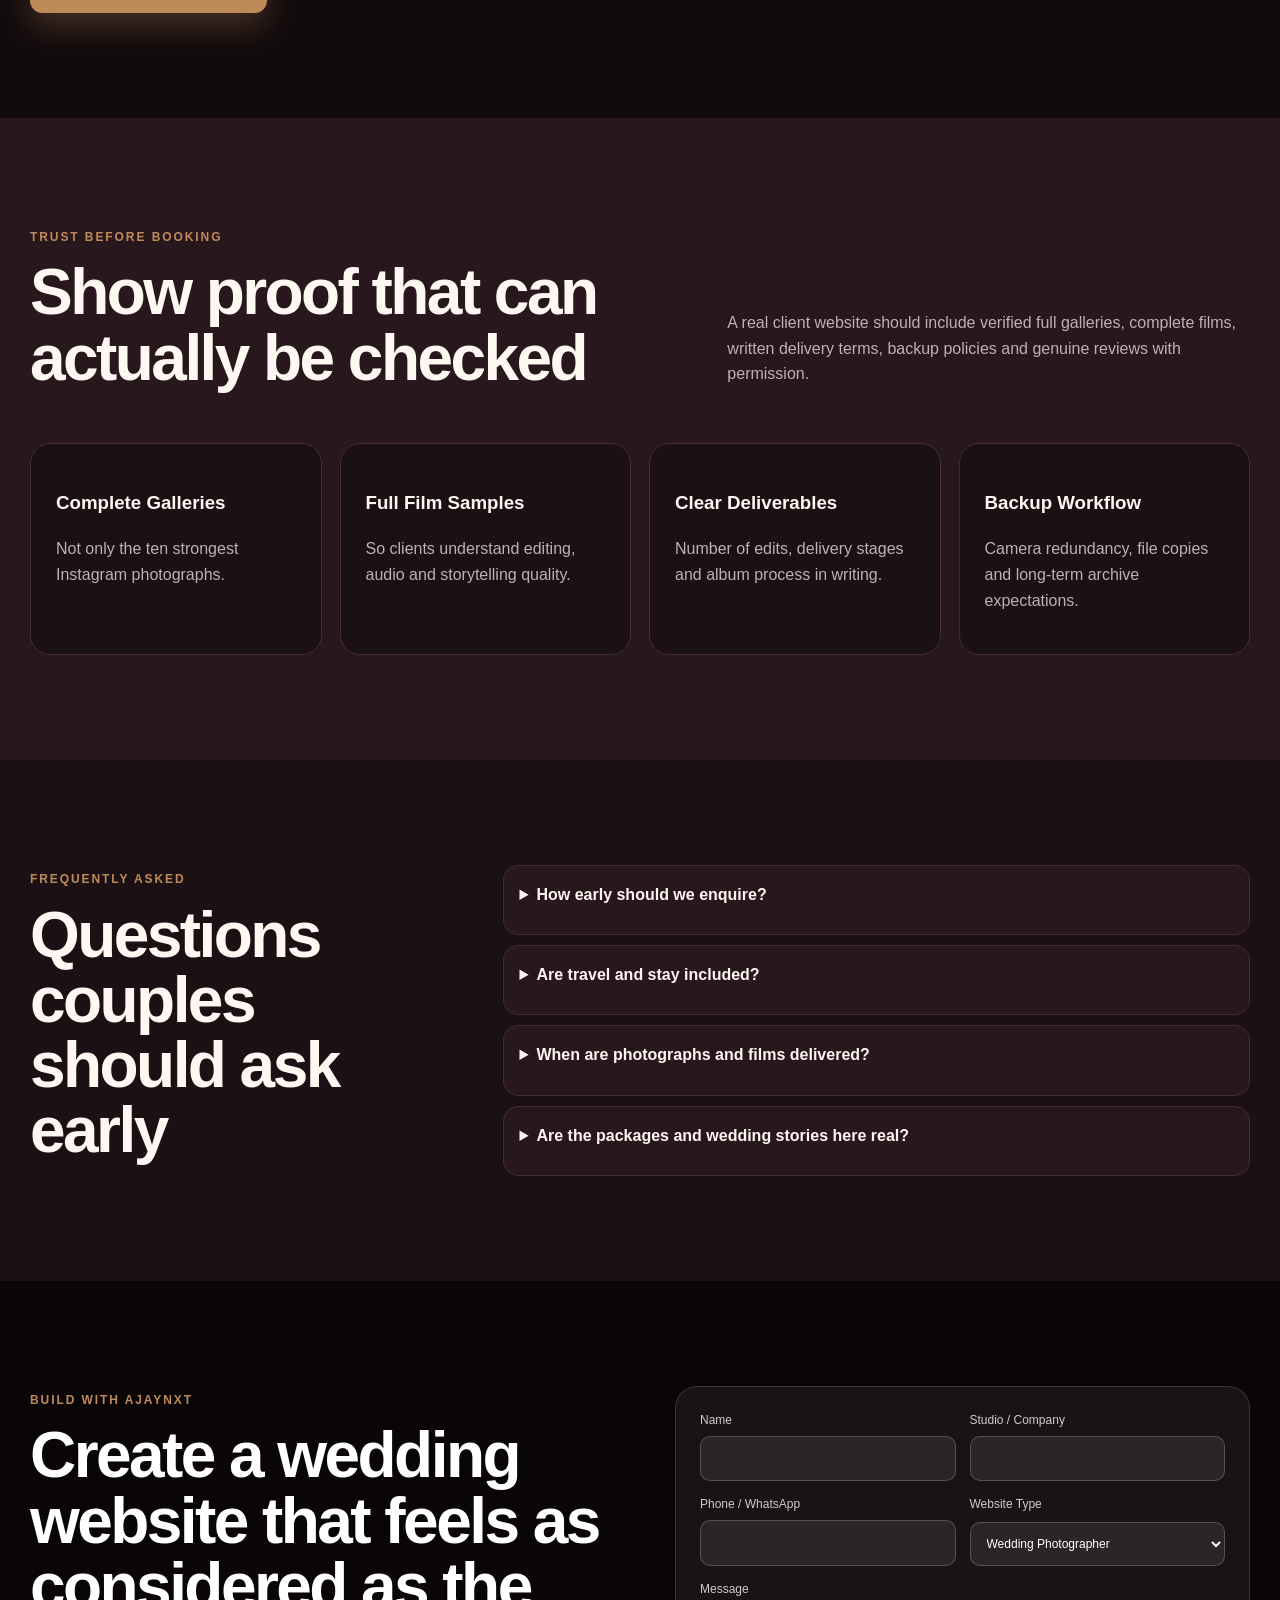
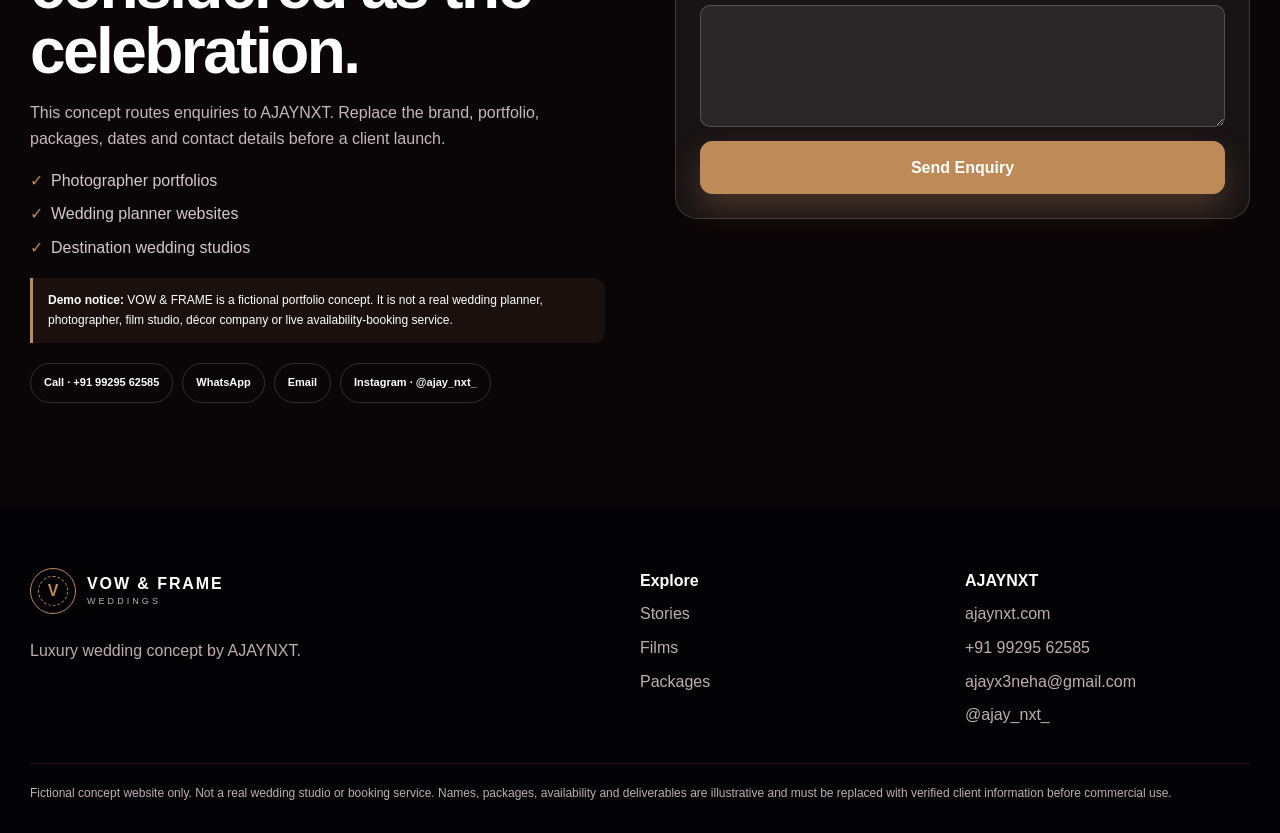
==== commit ad83f293: "Update index.html" ====
--- a/index.html
+++ b/index.html
@@ -3,10 +3,83 @@
 <head>
   <meta charset="utf-8">
   <meta name="viewport" content="width=device-width,initial-scale=1">
-  <meta name="description" content="Luxury Indian wedding planner and photographer concept website with ten switchable hero styles.">
+  <meta name="description" content="VOW & FRAME is a fictional wedding photography, films and planning website concept designed and developed by AJAYNXT. Not a real wedding planner, photographer, studio or availability-booking service. Official AJAYNXT contact: +91 99295 62585, Instagram @ajay_nxt_.">
+  <meta name="author" content="Ajay Saini">
+  <meta name="creator" content="AJAYNXT">
+  <meta name="robots" content="index, follow, max-image-preview:large">
+  <link rel="canonical" href="https://wedding.ajaynxt.com/">
+  <meta property="og:type" content="website">
+  <meta property="og:title" content="VOW & FRAME | Fictional Wedding Website Concept by AJAYNXT">
+  <meta property="og:description" content="A fictional wedding photography, films, planning and availability website concept created by AJAYNXT.">
+  <meta property="og:url" content="https://wedding.ajaynxt.com/">
+  <meta property="og:site_name" content="AJAYNXT · VOW & FRAME Demo">
   <meta name="theme-color" content="#120b0d">
-  <title>VOW & FRAME | AJAYNXT Wedding Showcase</title>
+  <title>VOW & FRAME | Fictional Wedding Website Concept by AJAYNXT</title>
   <link rel="stylesheet" href="styles.css">
+  <script type="application/ld+json">
+{
+  "@context": "https://schema.org",
+  "@graph": [
+    {
+      "@type": "Organization",
+      "@id": "https://ajaynxt.com/#organization",
+      "name": "AJAYNXT",
+      "alternateName": "AJAY NXT",
+      "url": "https://ajaynxt.com/",
+      "telephone": "+91-99295-62585",
+      "email": "ajayx3neha@gmail.com",
+      "sameAs": [
+        "https://www.instagram.com/ajay_nxt_/"
+      ],
+      "founder": {
+        "@id": "https://ajaynxt.com/#ajay-saini"
+      }
+    },
+    {
+      "@type": "Person",
+      "@id": "https://ajaynxt.com/#ajay-saini",
+      "name": "Ajay Saini",
+      "url": "https://ajaynxt.com/",
+      "jobTitle": "Website Designer and Developer",
+      "telephone": "+91-99295-62585",
+      "email": "ajayx3neha@gmail.com",
+      "sameAs": [
+        "https://www.instagram.com/ajay_nxt_/"
+      ],
+      "worksFor": {
+        "@id": "https://ajaynxt.com/#organization"
+      }
+    },
+    {
+      "@type": "WebSite",
+      "@id": "https://wedding.ajaynxt.com/#website",
+      "url": "https://wedding.ajaynxt.com/",
+      "name": "VOW & FRAME",
+      "description": "A fictional wedding website portfolio concept created by AJAYNXT.",
+      "creator": {
+        "@id": "https://ajaynxt.com/#ajay-saini"
+      },
+      "publisher": {
+        "@id": "https://ajaynxt.com/#organization"
+      }
+    },
+    {
+      "@type": "CreativeWork",
+      "@id": "https://wedding.ajaynxt.com/#creativework",
+      "name": "VOW & FRAME Wedding Website Concept",
+      "url": "https://wedding.ajaynxt.com/",
+      "description": "A fictional wedding photography, cinematic films, planning, packages and availability website concept designed and developed by AJAYNXT for portfolio demonstration.",
+      "genre": "Wedding web design",
+      "creator": {
+        "@id": "https://ajaynxt.com/#ajay-saini"
+      },
+      "publisher": {
+        "@id": "https://ajaynxt.com/#organization"
+      }
+    }
+  ]
+}
+  </script>
 
   <style id="hero-info-box-styles">
     /* Photo-first hero: wedding details and enquiry stay inside one compact clickable box. */
@@ -58,9 +131,53 @@
     }
     @media(prefers-reduced-motion:reduce){.hero-info-panel{animation:none}}
   </style>
+
+<style id="ajaynxt-wedding-demo-styles">
+.ajaynxt-demo-notice{
+  position:fixed;inset:0 0 auto 0;z-index:10000;min-height:34px;padding:8px 18px;
+  display:flex;align-items:center;justify-content:center;gap:8px;
+  background:rgba(24,8,15,.97);border-bottom:1px solid rgba(190,138,88,.42);
+  color:rgba(255,255,255,.75);font-family:Inter,Arial,sans-serif;
+  font-size:10px;font-weight:600;letter-spacing:.11em;text-align:center;text-transform:uppercase;
+  backdrop-filter:blur(14px);-webkit-backdrop-filter:blur(14px)
+}
+.ajaynxt-demo-notice a{color:var(--accent,#be8a58);font-weight:900;text-decoration:none;letter-spacing:.14em}
+.ajaynxt-demo-notice a:hover{color:#fff}
+.ajaynxt-demo-notice i{width:3px;height:3px;flex:0 0 auto;border-radius:50%;background:var(--accent,#be8a58)}
+.ajaynxt-demo-notice strong{color:rgba(255,255,255,.95);font-size:9px;font-weight:600}
+body{padding-top:34px}
+.header{top:34px!important}
+.demo-identity-note{
+  margin-top:18px;padding:13px 15px;border-left:3px solid var(--accent,#be8a58);
+  border-radius:0 12px 12px 0;background:rgba(190,138,88,.09);color:inherit;font-size:12px;line-height:1.6
+}
+.official-ajaynxt-links{display:flex;flex-wrap:wrap;gap:9px;margin-top:20px}
+.official-ajaynxt-links a{
+  display:inline-flex;align-items:center;min-height:40px;padding:9px 13px;
+  border:1px solid rgba(255,255,255,.16);border-radius:999px;color:inherit;
+  text-decoration:none;font-size:11px;font-weight:800
+}
+.official-ajaynxt-links a:hover{border-color:var(--accent,#be8a58);color:var(--accent,#be8a58)}
+@media(max-width:700px){
+  .ajaynxt-demo-notice{min-height:42px;padding:7px 10px;gap:5px;flex-wrap:wrap;line-height:1.35;font-size:8px;letter-spacing:.08em}
+  .ajaynxt-demo-notice strong{width:100%;font-size:7px}
+  .ajaynxt-demo-notice i{display:none}
+  body{padding-top:42px}
+  .header{top:42px!important}
+}
+</style>
+
 </head>
 <body>
 <a class="skip-link" href="#main">Skip to content</a>
+
+<div class="ajaynxt-demo-notice" role="note" aria-label="Demo website notice">
+  <span>This is a demo website concept by</span>
+  <a href="https://ajaynxt.com/" target="_blank" rel="noopener">AJAYNXT</a>
+  <i aria-hidden="true"></i>
+  <strong>Not a real wedding planner, photographer, studio or availability-booking service</strong>
+</div>
+
 
 <header class="header">
   <div class="shell nav">
@@ -77,7 +194,7 @@
       <a href="#availability">Availability</a>
       <a href="#contact">Contact</a>
     </nav>
-    <a class="button primary nav-cta" href="#contact">Check Your Date</a>
+    <a class="button primary nav-cta" href="#contact">Open Demo Enquiry</a>
   </div>
 </header>
 
@@ -173,7 +290,7 @@
             <label>Guest Count<select name="guests"><option>Under 100</option><option>100–250</option><option>250–500</option><option>500+</option></select></label>
             <label>Primary Requirement<select name="requirement"><option>Photography & Films</option><option>Full Wedding Planning</option><option>Destination Wedding</option><option>Décor & Production</option><option>Social Reels & Content</option></select></label>
             <label>Phone / WhatsApp<input name="phone" inputmode="tel" required></label>
-            <button class="button primary" type="submit">Check Availability</button>
+            <button class="button primary" type="submit">Send Demo Availability Enquiry</button>
           </form>
         </div>
       </details>
@@ -382,6 +499,16 @@
         <h2>Create a wedding website that feels as considered as the celebration.</h2>
         <p>This concept routes enquiries to AJAYNXT. Replace the brand, portfolio, packages, dates and contact details before a client launch.</p>
         <div class="contact-points"><span>Photographer portfolios</span><span>Wedding planner websites</span><span>Destination wedding studios</span></div>
+        <div class="demo-identity-note">
+          <strong>Demo notice:</strong> VOW & FRAME is a fictional portfolio concept. It is not a real wedding planner, photographer, film studio, décor company or live availability-booking service.
+        </div>
+        <div class="official-ajaynxt-links" aria-label="Official AJAYNXT contact details">
+          <a href="tel:+919929562585">Call · +91 99295 62585</a>
+          <a href="https://wa.me/919929562585" target="_blank" rel="noopener">WhatsApp</a>
+          <a href="mailto:ajayx3neha@gmail.com">Email</a>
+          <a href="https://www.instagram.com/ajay_nxt_/" target="_blank" rel="me noopener">Instagram · @ajay_nxt_</a>
+        </div>
+
       </div>
       <form class="contact-form reveal" id="contactForm">
         <label>Name<input name="name" required></label>
@@ -399,9 +526,14 @@
   <div class="shell footer-grid">
     <div><a class="brand" href="#home"><span class="brand-mark"><i></i><b>V</b></span><span><strong>VOW & FRAME</strong><small>WEDDINGS</small></span></a><p>Luxury wedding concept by AJAYNXT.</p></div>
     <div><strong>Explore</strong><a href="#stories">Stories</a><a href="#films">Films</a><a href="#packages">Packages</a></div>
-    <div><strong>AJAYNXT</strong><a href="https://ajaynxt.com">ajaynxt.com</a><a href="tel:+919929562585">+91 99295 62585</a></div>
+    <div><strong>AJAYNXT</strong>
+      <a href="https://ajaynxt.com">ajaynxt.com</a>
+      <a href="tel:+919929562585">+91 99295 62585</a>
+      <a href="mailto:ajayx3neha@gmail.com">ajayx3neha@gmail.com</a>
+      <a href="https://www.instagram.com/ajay_nxt_/" target="_blank" rel="me noopener">@ajay_nxt_</a>
+    </div>
   </div>
-  <div class="shell footer-bottom">Concept content only. Names, packages, availability and deliverables are illustrative.</div>
+  <div class="shell footer-bottom">Fictional concept website only. Not a real wedding studio or booking service. Names, packages, availability and deliverables are illustrative and must be replaced with verified client information before commercial use.</div>
 </footer>
 
 <div class="mobile-actions"><a href="tel:+919929562585">Call</a><a href="https://wa.me/919929562585">WhatsApp</a><a href="#availability">Date</a><a href="#contact">Book</a></div>
